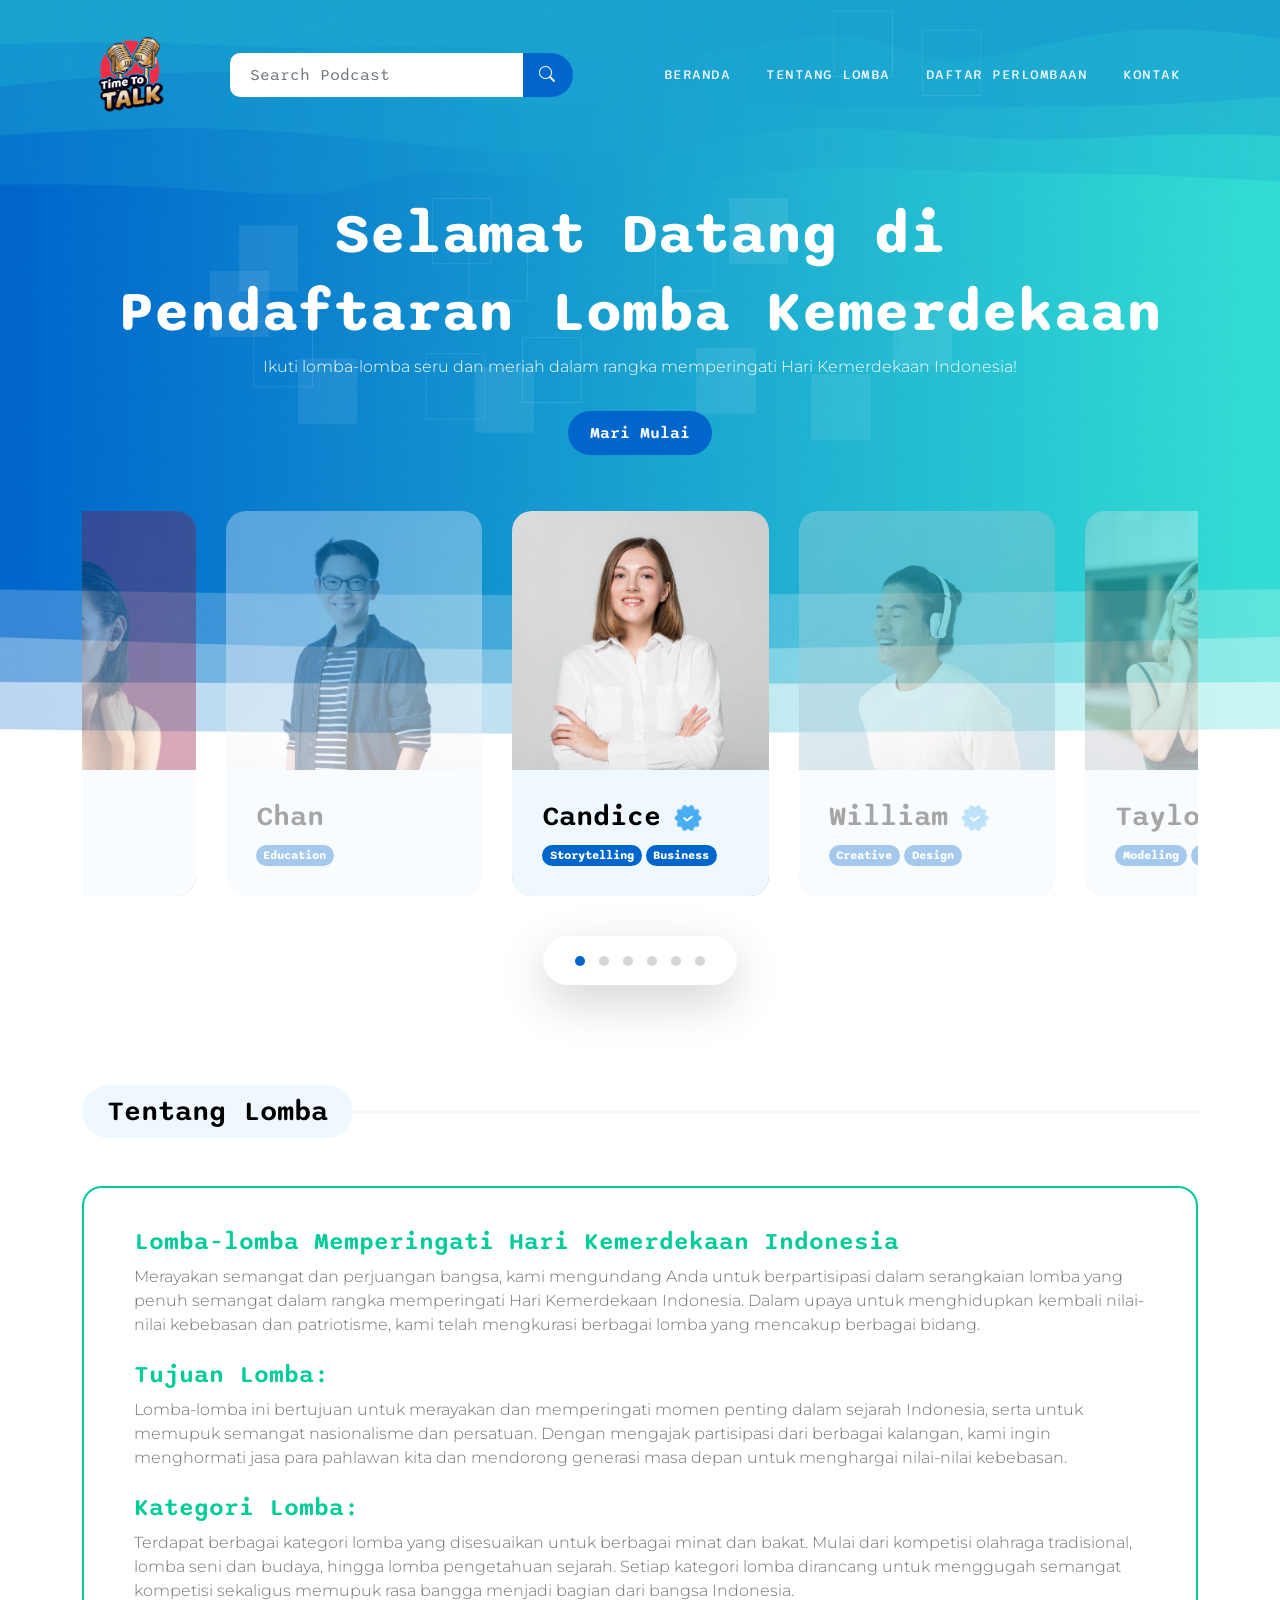
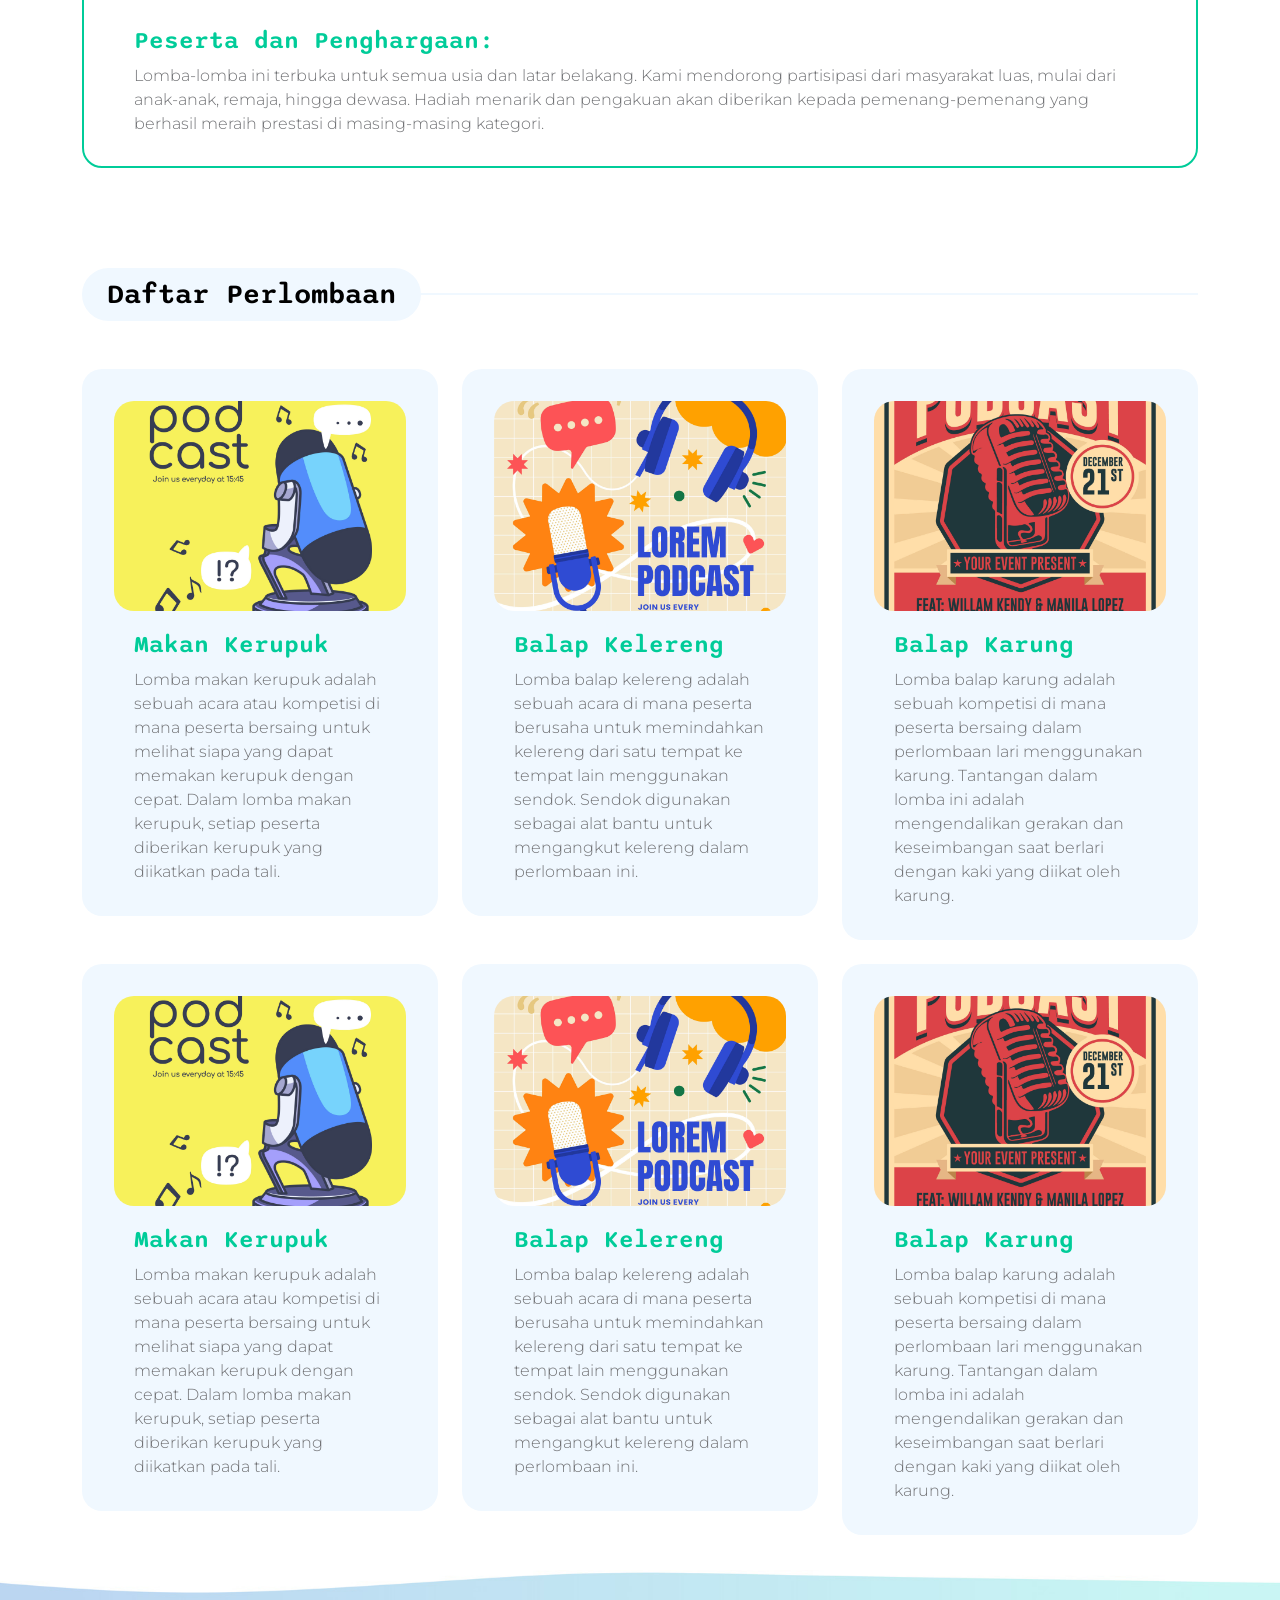
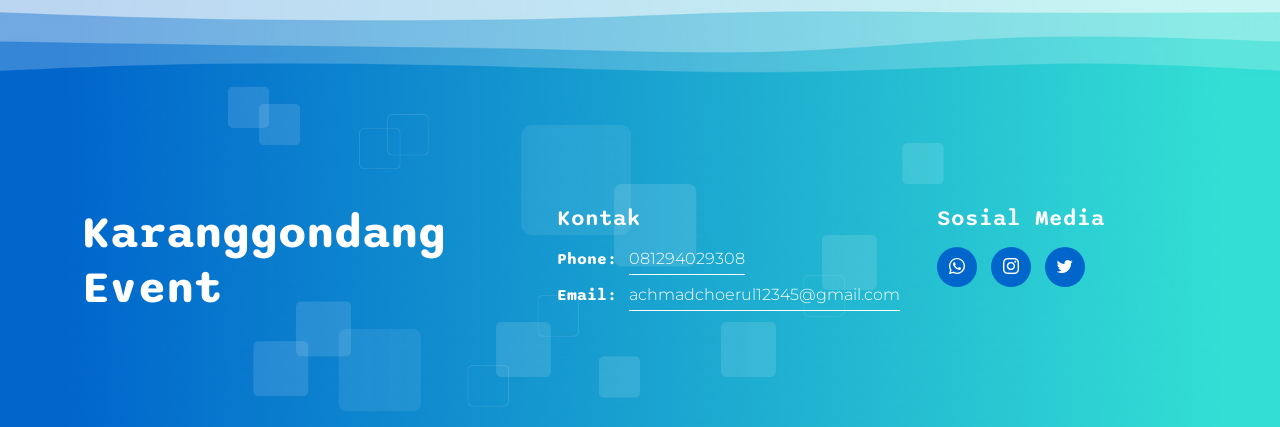
==== index.html @ 6e396750 "hut ri project" ====
<!doctype html>
<html lang="en">

<head>
    <meta charset="utf-8">
    <meta name="viewport" content="width=device-width, initial-scale=1">

    <meta name="description" content="">
    <meta name="author" content="">

    <title>Pod Talk - Free Bootstrap 5 CSS Template</title>

    <!-- CSS FILES -->
    <link rel="preconnect" href="https://fonts.googleapis.com">
    <link rel="preconnect" href="https://fonts.gstatic.com" crossorigin>
    <link href="https://fonts.googleapis.com/css2?family=Montserrat:wght@300;400&family=Sono:wght@200;300;400;500;700&display=swap" rel="stylesheet">
    <link rel="stylesheet" href="css/bootstrap.min.css">
    <link rel="stylesheet" href="css/bootstrap-icons.css">
    <link rel="stylesheet" href="css/owl.carousel.min.css">
    <link rel="stylesheet" href="css/owl.theme.default.min.css">
    <link href="css/templatemo-pod-talk.css" rel="stylesheet">
</head>

<body>

    <main>

        <nav class="navbar navbar-expand-lg">
            <div class="container">
                <a class="navbar-brand me-lg-5 me-0" href="index.html">
                    <img src="images/pod-talk-logo.png" class="logo-image img-fluid" alt="templatemo pod talk">
                </a>

                <form action="#" method="get" class="custom-form search-form flex-fill me-3" role="search">
                    <div class="input-group input-group-lg">
                        <input name="search" type="search" class="form-control" id="search" placeholder="Search Podcast"
                            aria-label="Search">

                        <button type="submit" class="form-control" id="submit">
                            <i class="bi-search"></i>
                        </button>
                    </div>
                </form>

                <button class="navbar-toggler" type="button" data-bs-toggle="collapse" data-bs-target="#navbarNav"
                    aria-controls="navbarNav" aria-expanded="false" aria-label="Toggle navigation">
                    <span class="navbar-toggler-icon"></span>
                </button>

                <div class="collapse navbar-collapse" id="navbarNav">
                    <ul class="navbar-nav ms-lg-auto">
                        <li class="nav-item">
                            <a class="nav-link smoothscroll" href="#section_1">Beranda</a>
                        </li>

                        <li class="nav-item">
                            <a class="nav-link smoothscroll" href="#section_2">Tentang Lomba</a>
                        </li>

                        <li class="nav-item">
                            <a class="nav-link smoothscroll" href="#section_3">Daftar Perlombaan</a>
                        </li>

                        <li class="nav-item">
                            <a class="nav-link smoothscroll" href="#section_4">Kontak</a>
                        </li>
                    </ul>

                    <!-- <div class="ms-4">
                        <a href="#section_3" class="btn custom-btn custom-border-btn smoothscroll">Get started</a>
                    </div> -->
                </div>
            </div>
        </nav>


        <section class="hero-section" id="section_1">
            <div class="container">
                <div class="row">

                    <div class="col-lg-12 col-12">
                        <div class="text-center mb-5 pb-2">
                            <h1 class="text-white">Selamat Datang di</h1>
                            <h1 class="text-white">Pendaftaran Lomba Kemerdekaan</h1>

                            <p class="text-white">Ikuti lomba-lomba seru dan meriah dalam rangka memperingati Hari Kemerdekaan Indonesia!</p>

                            <a href="#section_2" class="btn custom-btn smoothscroll mt-3">Mari Mulai</a>
                        </div>

                        <div class="owl-carousel owl-theme">
                            <div class="owl-carousel-info-wrap item">
                                <img src="images/profile/smiling-business-woman-with-folded-hands-against-white-wall-toothy-smile-crossed-arms.jpg"
                                    class="owl-carousel-image img-fluid" alt="">

                                <div class="owl-carousel-info">
                                    <h4 class="mb-2">
                                        Candice
                                        <img src="images/verified.png" class="owl-carousel-verified-image img-fluid"
                                            alt="">
                                    </h4>

                                    <span class="badge">Storytelling</span>

                                    <span class="badge">Business</span>
                                </div>

                                <div class="social-share">
                                    <ul class="social-icon">
                                        <li class="social-icon-item">
                                            <a href="#" class="social-icon-link bi-twitter"></a>
                                        </li>

                                        <li class="social-icon-item">
                                            <a href="#" class="social-icon-link bi-facebook"></a>
                                        </li>
                                    </ul>
                                </div>
                            </div>

                            <div class="owl-carousel-info-wrap item">
                                <img src="images/profile/handsome-asian-man-listening-music-through-headphones.jpg"
                                    class="owl-carousel-image img-fluid" alt="">

                                <div class="owl-carousel-info">
                                    <h4 class="mb-2">
                                        William
                                        <img src="images/verified.png" class="owl-carousel-verified-image img-fluid"
                                            alt="">
                                    </h4>

                                    <span class="badge">Creative</span>

                                    <span class="badge">Design</span>
                                </div>

                                <div class="social-share">
                                    <ul class="social-icon">
                                        <li class="social-icon-item">
                                            <a href="#" class="social-icon-link bi-twitter"></a>
                                        </li>

                                        <li class="social-icon-item">
                                            <a href="#" class="social-icon-link bi-facebook"></a>
                                        </li>

                                        <li class="social-icon-item">
                                            <a href="#" class="social-icon-link bi-pinterest"></a>
                                        </li>
                                    </ul>
                                </div>
                            </div>

                            <div class="owl-carousel-info-wrap item">
                                <img src="images/profile/cute-smiling-woman-outdoor-portrait.jpg"
                                    class="owl-carousel-image img-fluid" alt="">

                                <div class="owl-carousel-info">
                                    <h4 class="mb-2">Taylor</h4>

                                    <span class="badge">Modeling</span>

                                    <span class="badge">Fashion</span>
                                </div>

                                <div class="social-share">
                                    <ul class="social-icon">
                                        <li class="social-icon-item">
                                            <a href="#" class="social-icon-link bi-twitter"></a>
                                        </li>

                                        <li class="social-icon-item">
                                            <a href="#" class="social-icon-link bi-facebook"></a>
                                        </li>

                                        <li class="social-icon-item">
                                            <a href="#" class="social-icon-link bi-pinterest"></a>
                                        </li>
                                    </ul>
                                </div>
                            </div>

                            <div class="owl-carousel-info-wrap item">
                                <img src="images/profile/man-portrait.jpg" class="owl-carousel-image img-fluid" alt="">

                                <div class="owl-carousel-info">
                                    <h4 class="mb-2">Nick</h4>

                                    <span class="badge">Acting</span>
                                </div>

                                <div class="social-share">
                                    <ul class="social-icon">
                                        <li class="social-icon-item">
                                            <a href="#" class="social-icon-link bi-instagram"></a>
                                        </li>

                                        <li class="social-icon-item">
                                            <a href="#" class="social-icon-link bi-youtube"></a>
                                        </li>
                                    </ul>
                                </div>
                            </div>

                            <div class="owl-carousel-info-wrap item">
                                <img src="images/profile/woman-posing-black-dress-medium-shot.jpg"
                                    class="owl-carousel-image img-fluid" alt="">

                                <div class="owl-carousel-info">
                                    <h4 class="mb-2">
                                        Elsa
                                        <img src="images/verified.png" class="owl-carousel-verified-image img-fluid"
                                            alt="">
                                    </h4>

                                    <span class="badge">Influencer</span>
                                </div>

                                <div class="social-share">
                                    <ul class="social-icon">
                                        <li class="social-icon-item">
                                            <a href="#" class="social-icon-link bi-instagram"></a>
                                        </li>

                                        <li class="social-icon-item">
                                            <a href="#" class="social-icon-link bi-youtube"></a>
                                        </li>
                                    </ul>
                                </div>
                            </div>

                            <div class="owl-carousel-info-wrap item">
                                <img src="images/profile/smart-attractive-asian-glasses-male-standing-smile-with-freshness-joyful-casual-blue-shirt-portrait-white-background.jpg"
                                    class="owl-carousel-image img-fluid" alt="">

                                <div class="owl-carousel-info">
                                    <h4 class="mb-2">Chan</h4>

                                    <span class="badge">Education</span>
                                </div>

                                <div class="social-share">
                                    <ul class="social-icon">
                                        <li class="social-icon-item">
                                            <a href="#" class="social-icon-link bi-linkedin"></a>
                                        </li>

                                        <li class="social-icon-item">
                                            <a href="#" class="social-icon-link bi-whatsapp"></a>
                                        </li>
                                    </ul>
                                </div>
                            </div>
                        </div>
                    </div>

                </div>
            </div>
        </section>


        <section class="latest-podcast-section section-padding pb-0" id="section_2">
            <div class="container">
                <div class="row justify-content-center">

                    <div class="col-lg-12 col-12">
                        <div class="section-title-wrap mb-5">
                            <h4 class="section-title">Tentang Lomba</h4>
                        </div>
                    </div>

                    <div class="col-lg-12 col-12">
                        <div class="custom-block d-flex">

                            <div class="custom-block-info">

                                <h5 class="mb-2">
                                    <a href="detail-page.html">
                                        Lomba-lomba Memperingati Hari Kemerdekaan Indonesia
                                    </a>
                                </h5>

                                <p class="mb-0">Merayakan semangat dan perjuangan bangsa, kami mengundang Anda untuk berpartisipasi dalam serangkaian lomba yang penuh semangat dalam rangka memperingati Hari Kemerdekaan Indonesia. Dalam upaya untuk menghidupkan kembali nilai-nilai kebebasan dan patriotisme, kami telah mengkurasi berbagai lomba yang mencakup berbagai bidang.</p>

                                <h5 class="mb-2 mt-4">
                                    <a href="detail-page.html">
                                        Tujuan Lomba:
                                    </a>
                                </h5>

                                <p class="mb-0">Lomba-lomba ini bertujuan untuk merayakan dan memperingati momen penting dalam sejarah Indonesia, serta untuk memupuk semangat nasionalisme dan persatuan. Dengan mengajak partisipasi dari berbagai kalangan, kami ingin menghormati jasa para pahlawan kita dan mendorong generasi masa depan untuk menghargai nilai-nilai kebebasan.</p>

                                <h5 class="mb-2 mt-4">
                                    <a href="detail-page.html">
                                        Kategori Lomba:
                                    </a>
                                </h5>

                                <p class="mb-0">Terdapat berbagai kategori lomba yang disesuaikan untuk berbagai minat dan bakat. Mulai dari kompetisi olahraga tradisional, lomba seni dan budaya, hingga lomba pengetahuan sejarah. Setiap kategori lomba dirancang untuk menggugah semangat kompetisi sekaligus memupuk rasa bangga menjadi bagian dari bangsa Indonesia.</p>

                                <h5 class="mb-2 mt-4">
                                    <a href="detail-page.html">
                                        Peserta dan Penghargaan:
                                    </a>
                                </h5>

                                <p class="mb-0">Lomba-lomba ini terbuka untuk semua usia dan latar belakang. Kami mendorong partisipasi dari masyarakat luas, mulai dari anak-anak, remaja, hingga dewasa. Hadiah menarik dan pengakuan akan diberikan kepada pemenang-pemenang yang berhasil meraih prestasi di masing-masing kategori.</p>

                            </div>
                        </div>
                    </div>

                </div>
            </div>
        </section>


        <!-- <section class="topics-section section-padding pb-0" id="section_3">
            <div class="container">
                <div class="row">

                    <div class="col-lg-12 col-12">
                        <div class="section-title-wrap mb-5">
                            <h4 class="section-title">Topics</h4>
                        </div>
                    </div>

                    <div class="col-lg-3 col-md-6 col-12 mb-4 mb-lg-0">
                        <div class="custom-block custom-block-overlay">
                            <a href="detail-page.html" class="custom-block-image-wrap">
                                <img src="images/topics/physician-consulting-his-patient-clinic.jpg"
                                    class="custom-block-image img-fluid" alt="">
                            </a>

                            <div class="custom-block-info custom-block-overlay-info">
                                <h5 class="mb-1">
                                    <a href="listing-page.html">
                                        Productivity
                                    </a>
                                </h5>

                                <p class="badge mb-0">50 Episodes</p>
                            </div>
                        </div>
                    </div>

                    <div class="col-lg-3 col-md-6 col-12 mb-4 mb-lg-0">
                        <div class="custom-block custom-block-overlay">
                            <a href="detail-page.html" class="custom-block-image-wrap">
                                <img src="images/topics/repairman-doing-air-conditioner-service.jpg"
                                    class="custom-block-image img-fluid" alt="">
                            </a>

                            <div class="custom-block-info custom-block-overlay-info">
                                <h5 class="mb-1">
                                    <a href="listing-page.html">
                                        Technician
                                    </a>
                                </h5>

                                <p class="badge mb-0">12 Episodes</p>
                            </div>
                        </div>
                    </div>

                    <div class="col-lg-3 col-md-6 col-12 mb-4 mb-lg-0">
                        <div class="custom-block custom-block-overlay">
                            <a href="detail-page.html" class="custom-block-image-wrap">
                                <img src="images/topics/woman-practicing-yoga-mat-home.jpg"
                                    class="custom-block-image img-fluid" alt="">
                            </a>

                            <div class="custom-block-info custom-block-overlay-info">
                                <h5 class="mb-1">
                                    <a href="listing-page.html">
                                        Mindfullness
                                    </a>
                                </h5>

                                <p class="badge mb-0">35 Episodes</p>
                            </div>
                        </div>
                    </div>

                    <div class="col-lg-3 col-md-6 col-12 mb-4 mb-lg-0">
                        <div class="custom-block custom-block-overlay">
                            <a href="detail-page.html" class="custom-block-image-wrap">
                                <img src="images/topics/delicious-meal-with-sambal-arrangement.jpg"
                                    class="custom-block-image img-fluid" alt="">
                            </a>

                            <div class="custom-block-info custom-block-overlay-info">
                                <h5 class="mb-1">
                                    <a href="listing-page.html">
                                        Cooking
                                    </a>
                                </h5>

                                <p class="badge mb-0">12 Episodes</p>
                            </div>
                        </div>
                    </div>

                </div>
            </div>
        </section> -->


        <section class="trending-podcast-section section-padding" id="section_3">
            <div class="container">
                <div class="row">

                    <div class="col-lg-12 col-12">
                        <div class="section-title-wrap mb-5">
                            <h4 class="section-title">Daftar Perlombaan</h4>
                        </div>
                    </div>

                    <div class="col-lg-4 col-12 mb-4 mb-lg-0">
                        <div class="custom-block custom-block-full">
                            <div class="custom-block-image-wrap">
                                <a href="detail-page.html">
                                    <img src="images/podcast/27376480_7326766.jpg" class="custom-block-image img-fluid"
                                        alt="">
                                </a>
                            </div>

                            <div class="custom-block-info">
                                <h5 class="mb-2">
                                    <a href="detail-page.html">
                                        Makan Kerupuk
                                    </a>
                                </h5>

                                <p class="mb-0">Lomba makan kerupuk adalah sebuah acara atau kompetisi di mana peserta bersaing untuk melihat siapa yang dapat memakan kerupuk dengan cepat. 
                                    Dalam lomba makan kerupuk, setiap peserta diberikan kerupuk yang diikatkan pada tali.
                                </p>

                            </div>
                        </div>
                    </div>

                    <div class="col-lg-4 col-12 mb-4 mb-lg-0">
                        <div class="custom-block custom-block-full">
                            <div class="custom-block-image-wrap">
                                <a href="detail-page.html">
                                    <img src="images/podcast/27670664_7369753.jpg" class="custom-block-image img-fluid"
                                        alt="">
                                </a>
                            </div>

                            <div class="custom-block-info">
                                <h5 class="mb-2">
                                    <a href="detail-page.html">
                                        Balap Kelereng
                                    </a>
                                </h5>

                                <p class="mb-0">Lomba balap kelereng adalah sebuah acara di mana peserta berusaha untuk memindahkan kelereng dari satu tempat ke tempat lain menggunakan sendok. 
                                    Sendok digunakan sebagai alat bantu untuk mengangkut kelereng dalam perlombaan ini.
                                </p>

                            </div>
                        </div>
                    </div>

                    <div class="col-lg-4 col-12 mb-lg-0">
                        <div class="custom-block custom-block-full">
                            <div class="custom-block-image-wrap">
                                <a href="detail-page.html">
                                    <img src="images/podcast/12577967_02.jpg" class="custom-block-image img-fluid"
                                        alt="">
                                </a>
                            </div>

                            <div class="custom-block-info">
                                <h5 class="mb-2">
                                    <a href="detail-page.html">
                                        Balap Karung
                                    </a>
                                </h5>

                                <p class="mb-0">Lomba balap karung adalah sebuah kompetisi di mana peserta bersaing dalam perlombaan lari menggunakan karung.
                                    Tantangan dalam lomba ini adalah mengendalikan gerakan dan keseimbangan saat berlari dengan kaki yang diikat oleh karung. 
                                </p>

                            </div>
                        </div>
                    </div>

                    <div class="col-lg-4 col-12 mb-lg-0 pt-4">
                        <div class="custom-block custom-block-full">
                            <div class="custom-block-image-wrap">
                                <a href="detail-page.html">
                                    <img src="images/podcast/27376480_7326766.jpg" class="custom-block-image img-fluid"
                                        alt="">
                                </a>
                            </div>

                            <div class="custom-block-info">
                                <h5 class="mb-2">
                                    <a href="detail-page.html">
                                        Makan Kerupuk
                                    </a>
                                </h5>

                                <p class="mb-0">Lomba makan kerupuk adalah sebuah acara atau kompetisi di mana peserta bersaing untuk melihat siapa yang dapat memakan kerupuk dengan cepat. 
                                    Dalam lomba makan kerupuk, setiap peserta diberikan kerupuk yang diikatkan pada tali.
                                </p>

                            </div>
                        </div>
                    </div>

                    <div class="col-lg-4 col-12 mb-lg-0 pt-4">
                        <div class="custom-block custom-block-full">
                            <div class="custom-block-image-wrap">
                                <a href="detail-page.html">
                                    <img src="images/podcast/27670664_7369753.jpg" class="custom-block-image img-fluid"
                                        alt="">
                                </a>
                            </div>

                            <div class="custom-block-info">
                                <h5 class="mb-2">
                                    <a href="detail-page.html">
                                        Balap Kelereng
                                    </a>
                                </h5>

                                <p class="mb-0">Lomba balap kelereng adalah sebuah acara di mana peserta berusaha untuk memindahkan kelereng dari satu tempat ke tempat lain menggunakan sendok. 
                                    Sendok digunakan sebagai alat bantu untuk mengangkut kelereng dalam perlombaan ini.
                                </p>

                            </div>
                        </div>
                    </div>

                    <div class="col-lg-4 col-12 mb-lg-0 pt-4">
                        <div class="custom-block custom-block-full">
                            <div class="custom-block-image-wrap">
                                <a href="detail-page.html">
                                    <img src="images/podcast/12577967_02.jpg" class="custom-block-image img-fluid"
                                        alt="">
                                </a>
                            </div>

                            <div class="custom-block-info">
                                <h5 class="mb-2">
                                    <a href="detail-page.html">
                                        Balap Karung
                                    </a>
                                </h5>

                                <p class="mb-0">Lomba balap karung adalah sebuah kompetisi di mana peserta bersaing dalam perlombaan lari menggunakan karung.
                                    Tantangan dalam lomba ini adalah mengendalikan gerakan dan keseimbangan saat berlari dengan kaki yang diikat oleh karung. 
                                </p>

                            </div>
                        </div>
                    </div>

                </div>
            </div>
        </section>
    </main>


    <footer class="site-footer" id="section_4">
        <div class="container">
            <div class="row">

                <div class="col-lg-5 col-12 mb-5 mb-lg-0">
                    <h2 class="text-white mb-lg-0">Karanggondang Event</h2>
                </div>

                <div class="col-lg-4 col-md-6 col-12 mb-4 mb-md-0 mb-lg-0">
                    <h6 class="site-footer-title mb-3">Kontak</h6>

                    <p class="mb-2">
                        <strong class="d-inline me-2">Phone:</strong>
                        <a href="">081294029308</a>
                    </p>

                    <p>
                        <strong class="d-inline me-2">Email:</strong>
                        <a href="mailto:achmadchoerul12345@gmail.com">achmadchoerul12345@gmail.com</a>
                    </p>
                </div>

                <div class="col-lg-3 col-md-6 col-12">

                    <h6 class="site-footer-title mb-3">Sosial Media</h6>

                    <ul class="social-icon">

                        <li class="social-icon-item">
                            <a href="https://api.whatsapp.com/send?phone=6281294029308" class="social-icon-link bi-whatsapp"></a>
                        </li>

                        <li class="social-icon-item">
                            <a href="https://www.instagram.com/choerul_ram/" class="social-icon-link bi-instagram"></a>
                        </li>

                        <li class="social-icon-item">
                            <a href="https://twitter.com/AchmadChoe69999" class="social-icon-link bi-twitter"></a>
                        </li>

                    </ul>
                </div>

            </div>
        </div>
    </footer>


    <!-- JAVASCRIPT FILES -->
    <script src="js/jquery.min.js"></script>
    <script src="js/bootstrap.bundle.min.js"></script>
    <script src="js/owl.carousel.min.js"></script>
    <script src="js/custom.js"></script>

</body>

</html>
---- css/templatemo-pod-talk.css ----
/*

TemplateMo 584 Pod Talk

https://templatemo.com/tm-584-pod-talk

*/



/*---------------------------------------
  CUSTOM PROPERTIES ( VARIABLES )             
-----------------------------------------*/
:root {
  --white-color:                  #ffffff;
  --primary-color:                #00CC99;
  --secondary-color:              #0066CC;
  --section-bg-color:             #f0f8ff;
  --custom-btn-bg-color:          #0066CC;
  --custom-btn-bg-hover-color:    #00CC99;
  --dark-color:                   #000000;
  --p-color:                      #717275;
  --border-color:                 #7fffd4;
  --link-hover-color:             #0066CC;

  --body-font-family:             'Montserrat', sans-serif;
  --title-font-family:            'Sono', sans-serif;

  --h1-font-size:                 58px;
  --h2-font-size:                 46px;
  --h3-font-size:                 32px;
  --h4-font-size:                 28px;
  --h5-font-size:                 24px;
  --h6-font-size:                 22px;
  --p-font-size:                  16px;
  --menu-font-size:               14px;

  --border-radius-large:          100px;
  --border-radius-medium:         20px;
  --border-radius-small:          10px;

  --font-weight-light:            300;
  --font-weight-normal:           400;
  --font-weight-medium:           500;
  --font-weight-semibold:         600;
  --font-weight-bold:             700;
}

body {
  background-color: var(--white-color);
  font-family: var(--body-font-family); 
}


/*---------------------------------------
  TYPOGRAPHY               
-----------------------------------------*/

h2,
h3,
h4,
h5,
h6 {
  color: var(--dark-color);
}

h1,
h2,
h3,
h4,
h5,
h6 {
  font-family: var(--title-font-family); 
  font-weight: var(--font-weight-semibold);
}

h1 {
  font-size: var(--h1-font-size);
  font-weight: var(--font-weight-bold);
}

h2 {
  font-size: var(--h2-font-size);
  font-weight: var(--font-weight-bold);
}

h3 {
  font-size: var(--h3-font-size);
}

h4 {
  font-size: var(--h4-font-size);
}

h5 {
  font-size: var(--h5-font-size);
}

h6 {
  font-size: var(--h6-font-size);
}

p {
  color: var(--p-color);
  font-size: var(--p-font-size);
  font-weight: var(--font-weight-light);
}

ul li {
  color: var(--p-color);
  font-size: var(--p-font-size);
  font-weight: var(--font-weight-light);
}

a, 
button {
  touch-action: manipulation;
  transition: all 0.3s;
}

a {
  display: inline-block;
  color: var(--primary-color);
  text-decoration: none;
}

a:hover {
  color: var(--link-hover-color);
}

b,
strong {
  font-weight: var(--font-weight-bold);
}

::selection {
  background-color: var(--primary-color);
  color: var(--white-color);
}


/*---------------------------------------
  SECTION               
-----------------------------------------*/
.section-title-wrap {
  position: relative;
}

.section-title-wrap::after {
  content: "";
  background: var(--section-bg-color);
  width: 100%;
  height: 2px;
  position: absolute;
  top: 50%;
  left: 50%;
  transform: translate(-50%, -50%);
  pointer-events: none;
}

.section-title {
  background: var(--section-bg-color);
  border-radius: var(--border-radius-large);
  display: inline-block;
  position: relative;
  z-index: 2;
  margin-bottom: 0;
  padding: 10px 25px;
}

.section-padding {
  padding-top: 100px;
  padding-bottom: 100px;
}

main {
  position: relative;
  z-index: 1;
}

.section-bg {
  background-color: var(--section-bg-color);
}

.section-overlay {
  background-color: var(--primary-color);
  position: absolute;
  top: 0;
  left: 0;
  pointer-events: none;
  width: 100%;
  height: 100%;
  opacity: 0.85;
}

.section-overlay + .container {
  position: relative;
}


/*---------------------------------------
  CUSTOM ICON COLOR               
-----------------------------------------*/
.custom-icon {
  color: var(--primary-color);
}


/*---------------------------------------
  CUSTOM BUTTON               
-----------------------------------------*/
.custom-btn {
  background: var(--custom-btn-bg-color);
  border: 2px solid transparent;
  border-radius: var(--border-radius-large);
  color: var(--white-color);
  font-family: var(--title-font-family);
  font-size: var(--p-font-size);
  font-weight: var(--font-weight-semibold);
  line-height: normal;
  transition: all 0.3s;
  padding: 10px 20px;
}

.custom-btn:hover {
  background: var(--custom-btn-bg-hover-color);
  color: var(--white-color);
}

.custom-border-btn {
  background: transparent;
  border: 2px solid var(--custom-btn-bg-color);
  color: var(--custom-btn-bg-color);
}

.custom-border-btn:hover {
  background: var(--custom-btn-bg-color);
  border-color: transparent;
  color: var(--primary-color);
}

.custom-btn-bg-white {
  border-color: var(--white-color);
  color: var(--white-color);
}


/*---------------------------------------
  SITE HEADER              
-----------------------------------------*/
.site-header {
  background-image: url('../images/templatemo-wave-header.jpg'), linear-gradient(#348CD2, #FFFFFF);;
  background-repeat: no-repeat;
  background-size: cover;
  background-position: center;
  min-height: 480px;
  position: relative;
}

.site-header h2 {
  color: var(--white-color);
}


/*---------------------------------------
  NAVIGATION              
-----------------------------------------*/
.navbar {
  background-color: transparent;
  position: absolute;
  top: 0;
  right: 0;
  left: 0;
  z-index: 9;
  padding-top: 20px;
  padding-bottom: 20px;
}

.navbar .navbar-brand,
.navbar .navbar-brand:hover {
  color: var(--white-color);
}

.navbar .logo-image {
  width: 100px;
}

.logo-image {
  width: 120px;
  height: auto;
}

.navbar-brand,
.navbar-brand:hover {
  font-size: var(--h3-font-size);
  font-weight: var(--font-weight-bold);
  display: inline-block;
}

.navbar-brand span {
  font-family: var(--title-font-family);
}

.navbar-nav .nav-link {
  display: inline-block;
  color: var(--section-bg-color);
  font-family: var(--title-font-family); 
  font-size: var(--menu-font-size);
  font-weight: var(--font-weight-medium);
  text-transform: uppercase;
  letter-spacing: 0.5px;
  position: relative;
  padding-top: 15px;
  padding-bottom: 15px;
}

.navbar-expand-lg .navbar-nav .nav-link {
  padding-right: 18px;
  padding-left: 18px;
}

.navbar-nav .nav-link.active, 
.navbar-nav .nav-link:hover {
  color: var(--secondary-color);
}

.navbar .dropdown-menu {
  background: var(--white-color);
  box-shadow: 0 1rem 3rem rgba(0,0,0,.175);
  border: 0;
  display: inherit;
  opacity: 0;
  min-width: 9rem;
  margin-top: 20px;
  padding: 13px 0 10px 0;
  transition: all 0.3s;
  pointer-events: none;
}

.navbar .dropdown-menu::before {
  content: "";
  width: 0;
  height: 0;
  border-left: 20px solid transparent;
  border-right: 20px solid transparent;
  border-bottom: 15px solid var(--white-color);
  position: absolute;
  top: -10px;
  left: 10px;
}

.navbar .dropdown-item {
  display: inline-block;
  color: var(--p-bg-color);
  font-family: var(--title-font-family); 
  font-size: var(--menu-font-size);
  font-weight: var(--font-weight-medium);
  text-transform: uppercase;
  letter-spacing: 0.5px;
  position: relative;
}

.navbar .dropdown-item.active, 
.navbar .dropdown-item:active,
.navbar .dropdown-item:focus, 
.navbar .dropdown-item:hover {
  background: transparent;
  color: var(--secondary-color);
}

.navbar .dropdown-toggle::after {
  content: "\f282";
  display: inline-block;
  font-family: bootstrap-icons !important;
  font-size: var(--menu-font-size);
  font-style: normal;
  font-weight: normal !important;
  font-variant: normal;
  text-transform: none;
  line-height: 1;
  vertical-align: -.125em;
  -webkit-font-smoothing: antialiased;
  -moz-osx-font-smoothing: grayscale;
  position: relative;
  left: 2px;
  border: 0;
}

@media screen and (min-width: 992px) {
  .navbar .dropdown:hover .dropdown-menu {
    opacity: 1;
    margin-top: 0;
    pointer-events: auto;
  }
}

.navbar .custom-border-btn {
  border-color: var(--white-color);
  color: var(--white-color);
}

.navbar .custom-border-btn:hover {
  background: var(--white-color);
  color: var(--secondary-color);
}

.navbar-toggler {
  border: 0;
  padding: 0;
  cursor: pointer;
  margin: 0;
  width: 30px;
  height: 35px;
  outline: none;
}

.navbar-toggler:focus {
  outline: none;
  box-shadow: none;
}

.navbar-toggler[aria-expanded="true"] .navbar-toggler-icon {
  background: transparent;
}

.navbar-toggler[aria-expanded="true"] .navbar-toggler-icon:before,
.navbar-toggler[aria-expanded="true"] .navbar-toggler-icon:after {
  transition: top 300ms 50ms ease, -webkit-transform 300ms 350ms ease;
  transition: top 300ms 50ms ease, transform 300ms 350ms ease;
  transition: top 300ms 50ms ease, transform 300ms 350ms ease, -webkit-transform 300ms 350ms ease;
  top: 0;
}

.navbar-toggler[aria-expanded="true"] .navbar-toggler-icon:before {
  transform: rotate(45deg);
}

.navbar-toggler[aria-expanded="true"] .navbar-toggler-icon:after {
  transform: rotate(-45deg);
}

.navbar-toggler .navbar-toggler-icon {
  background: var(--white-color);
  transition: background 10ms 300ms ease;
  display: block;
  width: 30px;
  height: 2px;
  position: relative;
}

.navbar-toggler .navbar-toggler-icon:before,
.navbar-toggler .navbar-toggler-icon:after {
  transition: top 300ms 350ms ease, -webkit-transform 300ms 50ms ease;
  transition: top 300ms 350ms ease, transform 300ms 50ms ease;
  transition: top 300ms 350ms ease, transform 300ms 50ms ease, -webkit-transform 300ms 50ms ease;
  position: absolute;
  right: 0;
  left: 0;
  background: var(--white-color);
  width: 30px;
  height: 2px;
  content: '';
}

.navbar-toggler .navbar-toggler-icon::before {
  top: -8px;
}

.navbar-toggler .navbar-toggler-icon::after {
  top: 8px;
}


/*---------------------------------------
  CAROUSEL        
-----------------------------------------*/
.hero-section {
  background-image: url('../images/templatemo-wave-banner.jpg'), linear-gradient(#348CD2, #FFFFFF);
  background-repeat: no-repeat;
  background-size: 108% 76%;
  background-position: top;
  padding-top: 200px;
}

.owl-carousel {
  text-align: center;
}

.owl-carousel-image {
  display: block;
}

.owl-carousel .owl-item .owl-carousel-verified-image {
  display: inline-block;
  width: 30px;
  height: auto;
  position: relative;
  right: 5px;
}

.verified-image {
  display: inline-block;
  width: 20px;
  height: auto;
}

.owl-carousel .owl-item {
  opacity: 0.35;
}

.owl-carousel .owl-item.active.center {
  opacity: 1;
}

.owl-carousel-info-wrap {
  border-radius: var(--border-radius-medium);
  position: relative;
  overflow: hidden;
  text-align: left;
}

.owl-carousel-info {
  background-color: var(--section-bg-color);
  box-shadow: 0 1rem 3rem rgba(0,0,0,.175);
  position: absolute;
  bottom: 0;
  right: 0;
  left: 0;
  padding: 30px;
}

.badge {
  background-color: var(--custom-btn-bg-color);
  font-family: var(--title-font-family);
  border-radius: var(--border-radius-large);
  color: var(--white-color);
  padding-bottom: 5px;
}

.owl-carousel-info-wrap .social-share,
.team-thumb .social-share {
  position: absolute;
  right: 0;
  bottom: 0;
}

.owl-carousel-info-wrap .social-icon,
.team-thumb .social-icon {
  opacity: 0;
  transition: all 0.3s ease;
  transform: translateX(0);
  padding-right: 20px;
  padding-left: 20px;
}

.owl-carousel .owl-item.active.center .owl-carousel-info-wrap:hover .social-icon,
.team-thumb:hover .social-icon {
  transform: translateY(-100%);
  opacity: 1;
}

.owl-carousel-info-wrap .social-icon-item,
.owl-carousel-info-wrap .social-icon-link,
.team-thumb .social-icon-item,
.team-thumb .social-icon-link {
  display: block;
  margin-bottom: 10px;
  margin-left: auto;
}

.owl-carousel-info-wrap .social-icon-link {
  margin-top: 5px;
  margin-bottom: 5px;
}

.owl-carousel .owl-dots {
  background-color: var(--white-color);
  box-shadow: 0 1rem 3rem rgba(0,0,0,.175);
  border-radius: var(--border-radius-large);
  display: inline-block;
  margin: auto;
  margin-top: 40px;
  padding: 15px 25px;
  padding-bottom: 7px;
}

.owl-theme .owl-nav.disabled+.owl-dots {
  margin-top: 40px;
}

.owl-theme .owl-dots .owl-dot.active span, 
.owl-theme .owl-dots .owl-dot:hover span {
  background: var(--secondary-color);
}


/*---------------------------------------
  CUSTOM BLOCK              
-----------------------------------------*/
.custom-block {
  border: 2px solid var(--primary-color);
  border-radius: var(--border-radius-medium);
  position: relative;
  overflow: hidden;
  padding: 30px;
  transition: all 0.3s ease;
}

.custom-block:hover {
  background: var(--white-color);
  box-shadow: 0 1rem 3rem rgba(0,0,0,.175);
  border-color: transparent;
  transform: translateY(-3px);
}

.custom-block-info {
  display: block;
  padding: 10px 20px;
  padding-bottom: 0;
}

.custom-block-image-wrap {
  position: relative;
  display: block;
  height: 100%;
}

.custom-block-image-wrap > a {
  display: block;
}

.custom-block-image {
  border-radius: var(--border-radius-medium);
  display: block;
  width: 112px;
  height: 112px;
  object-fit: cover;
}

.custom-block-image-detail-page .custom-block-image {
  width: 100%;
  height: 212px;
}

.custom-block .custom-block-icon {
  position: absolute;
  top: 50%;
  left: 50%;
  transform: translate(-50%, -50%);
}

.custom-block-icon-wrap {
  border-radius: var(--border-radius-medium);
  position: relative;
  overflow: hidden;
}

.custom-block-icon-wrap .section-overlay {
  opacity: 0.25;
}

.custom-block-btn-group {
  position: absolute;
  bottom: 0;
  right: 0;
  left: 0;
  margin: 20px;
}

.custom-block-btn-group .custom-block-icon {
  position: relative;
  top: 0;
  left: 0;
  transform: none;
}

.custom-block-icon {
  background: var(--primary-color);
  border-radius: var(--border-radius-medium);
  font-size: var(--p-font-size);
  color: var(--white-color);
  text-align: center;
  width: 32.5px;
  height: 32.5px;
  line-height: 32.5px;
  transition: all 0.3s;
}

.custom-block-icon:hover {
  background: var(--secondary-color);
  color: var(--white-color);
}

.custom-block .custom-btn {
  font-size: var(--menu-font-size);
  padding: 7px 15px;
}

.custom-block .custom-block-info + div .badge {
  background-color: var(--dark-color);
  color: var(--white-color);
  border-radius: 50px !important;
  font-size: var(--menu-font-size);
  display: flex;
  justify-content: center;
  text-align: center;
  width: 40px;
  height: 40px;
  line-height: 30px;
  margin-top: 5px;
  margin-bottom: 5px;
}

.custom-block .custom-block-info + div .badge:hover {
  background-color: var(--secondary-color);
}

.custom-block-full {
  background-color: var(--section-bg-color);
  border-color: transparent;
}

.custom-block-full:hover {
  border-color: var(--primary-color);
}

.custom-block-full .custom-block-info {
  padding: 20px;
  padding-bottom: 0;
}

.custom-block-full .custom-block-image {
  width: 100%;
  height: 210px;
}

.custom-block-full .social-share {
  position: absolute;
  top: 0;
  right: 0;
  margin: 50px;
}

.custom-block-top small {
  color: var(--p-color);
  font-family: var(--title-font-family);
}

.custom-block-top .badge {
  background-color: var(--secondary-color);
  color: var(--white-color);
  display: inline-block;
  vertical-align: middle;
  height: 26.64px;
  line-height: 20px;
}

.custom-block-bottom a:hover span {
  color: var(--primary-color);
}

.custom-block-bottom a span {
  font-family: var(--title-font-family);
  color: var(--p-color);
  text-transform: uppercase;
  margin-left: 3px;
}

.custom-block-overlay {
  border-color: transparent;
  padding: 0;
}

.custom-block-overlay .custom-block-image {
  margin: auto;
  width: 100%;
  height: 210px;
  transition: all 0.3s;
}

.custom-block-overlay:hover .custom-block-image {
  padding: 15px;
  padding-bottom: 0;
}

.custom-block-overlay-info {
  padding: 15px 20px 20px 20px;
}


/*---------------------------------------
  PROIFLE BLOCK               
-----------------------------------------*/
.profile-block {
  margin-top: 10px;
}

.profile-block-image {
  border-radius: var(--border-radius-large);
  width: 50px;
  height: 50px;
  object-fit: cover;
  margin-right: 10px;
}

.profile-block p strong {
  display: block;
  font-family: var(--title-font-family);
}

.profile-detail-block {
  border: 1px solid #dee2e6;
  border-radius: var(--border-radius-large);
  padding: 25px 35px;
}

.profile-detail-block p {
  margin-bottom: 0;
}


/*---------------------------------------
  ABOUT & TEAM SECTION               
-----------------------------------------*/
.about-image {
  border-radius: var(--border-radius-medium);
  display: block;
}

.team-thumb {
  border-radius: var(--border-radius-medium);
  position: relative;
  overflow: hidden;
}

.team-info {
  background-color: var(--white-color);
  position: absolute;
  bottom: 0;
  right: 0;
  left: 0;
  padding: 30px;
}


/*---------------------------------------
  PAGINATION               
-----------------------------------------*/
.pagination {
  border: 1px solid #dee2e6;
  border-radius: var(--border-radius-large);
  padding: 20px;
}

.page-link {
  border: 0;
  border-radius: var(--border-radius-small);
  color: var(--p-color);
  font-family: var(--title-font-family);
  margin: 0 5px;
  padding: 10px 20px;
}

.page-link:hover,
.page-item:first-child .page-link:hover,
.page-item:last-child .page-link:hover {
  background-color: var(--secondary-color);
  color: var(--white-color);
}

.page-item:first-child .page-link {
  margin-right: 10px;
}

.active>.page-link, .page-link.active {
  background-color: var(--secondary-color);
  border-color: var(--secondary-color);
}


/*---------------------------------------
  CONTACT               
-----------------------------------------*/
.contact-info p strong {
  font-family: var(--title-font-family);
  min-width: 90px;
}

.contact-info p a {
  color: var(--p-color);
  border-bottom: 1px solid;
  padding-bottom: 3px;
}

.contact-info p a:hover {
  color: var(--secondary-color);
}

.google-map {
  border-radius: var(--border-radius-medium);
}

.contact-form .form-floating>textarea {
  border-radius: var(--border-radius-medium);
  height: 150px;
}


/*---------------------------------------
  SUBSCRIBE FORM               
-----------------------------------------*/
.subscribe-form-wrap {
  border: 1px solid var(--white-color);
  border-radius: var(--border-radius-small);
  width: 80%;
  position: relative;
  top: 12px;
  padding: 35px;
}

.subscribe-form-wrap h6 {
  background: var(--white-color);
  border-radius: var(--border-radius-medium);
  color: var(--primary-color);
  text-align: center;
  position: relative;
  bottom: 55px;
  margin-bottom: -25px;
  padding: 8px;
}

.subscribe-form #subscribe-email {
  border: 0;
  border-radius: 10px 10px 0 0;
  margin-bottom: 0;
}

.subscribe-form #submit {
  border-radius: 0 0 10px 10px;
}


/*---------------------------------------
  CUSTOM FORM               
-----------------------------------------*/
.custom-form .form-control {
  border-radius: var(--border-radius-small);
  color: var(--p-color);
  font-family: var(--title-font-family);
  font-size: var(--p-font-size);
  margin-bottom: 24px;
  padding-top: 10px;
  padding-bottom: 10px;
  padding-left: 20px;
  outline: none;
}

.form-floating>label {
  padding-left: 20px;
}

.custom-form button[type="submit"] {
  background: var(--custom-btn-bg-color);
  border: none;
  border-radius: var(--border-radius-large);
  color: var(--white-color);
  font-family: var(--title-font-family);
  font-size: var(--p-font-size);
  font-weight: var(--font-weight-semibold);
  transition: all 0.3s;
  margin-bottom: 0;
}

.custom-form button[type="submit"]:hover,
.custom-form button[type="submit"]:focus {
  background: var(--custom-btn-bg-hover-color);
  border-color: transparent;
}


/*---------------------------------------
  SEARCH FORM               
-----------------------------------------*/
.search-form .form-control {
  border: 0;
  margin-bottom: 0;
}

.search-form button[type="submit"] {
  background: var(--secondary-color);
  border-color: var(--secondary-color);
  max-width: 50px;
  height: 100%;
  padding-left: 15px;
}

.search-form button[type="submit"]:hover {
  background: var(--primary-color);
}


/*---------------------------------------
  SITE FOOTER              
-----------------------------------------*/
.site-footer {
  background-image: url('../images/templatemo-wave-footer.jpg'), linear-gradient(#FFFFFF, #348CD2);
  background-repeat: no-repeat;
  background-size: cover;
  background-position: center;
  margin-top: -80px;
  padding-top: 100px;
  padding-bottom: 150px;
}

.site-footer > .container {
  position: relative;
  top: 50px;
  padding-top: 100px;
}

.site-footer-title,
.site-footer p {
  color: var(--white-color);
}

.site-footer p strong {
  font-family: var(--title-font-family);
}

.site-footer p a {
  color: var(--white-color);
  border-bottom: 1px solid;
  padding-bottom: 3px;
  text-decoration: none;
}

.site-footer p a:hover {
  color: var(--secondary-color);
}

.site-footer-thumb a img {
  display: block;
  width: 120px;
  min-width: 120px;
  height: auto;
}

.site-footer-links {
  margin-bottom: 0;
  padding-left: 0;
}

.site-footer-link-item {
  display: inline-block;
  list-style: none;
  margin-right: 10px;
  margin-left: 10px;
}

.site-footer-link {
  color: var(--white-color);
  font-size: var(--p-font-size);
  line-height: inherit;
}


/*---------------------------------------
  SOCIAL ICON               
-----------------------------------------*/
.social-icon {
  margin: 0;
  padding: 0;
}

.social-icon-item {
  list-style: none;
  display: inline-block;
  vertical-align: top;
}

.social-icon-link {
  background: var(--secondary-color);
  border-radius: var(--border-radius-large);
  color: var(--white-color);
  font-size: var(--p-font-size);
  display: block;
  margin-right: 10px;
  text-align: center;
  width: 40px;
  height: 40px;
  line-height: 40px;
  transition: background 0.2s, color 0.2s;
}

.social-icon-link:hover {
  background: var(--primary-color);
  color: var(--white-color);
}


/*---------------------------------------
  RESPONSIVE STYLES               
-----------------------------------------*/
@media screen and (min-width: 2160px) {
	.hero-section {
	  background-size: 100% 90%;
	  /* T o o p l a t e . c o m   C u s t o m i z e d */
	}
}


@media screen and (min-width: 1600px) {
  .site-footer {
    padding-top: 250px;
  }
}

@media screen and (max-width: 1240px) {
	.hero-section {
	  background-size: 116%;
	  /* T o o p l a t e . c o m   C u s t o m i z e d */
	}
}

@media screen and (max-width: 991px) {
  h1 {
    font-size: 48px;
  }

  h2 {
    font-size: 36px;
  }

  h3 {
    font-size: 32px;
  }

  h4 {
    font-size: 28px;
  }

  h5 {
    font-size: 20px;
  }

  h6 {
    font-size: 18px;
  }
  
  .hero-section {
	  background-size: 160% 66%; 
	  /* T o o p l a t e . c o m   C u s t o m i z e d */
	}

  .section-padding {
    padding-top: 50px;
    padding-bottom: 50px;
  }

  .navbar-nav {
    background-color: var(--primary-color);
    border-radius: var(--border-radius-medium);
    padding: 30px;
  }

  .navbar-nav .nav-link {
    padding: 5px 0;
  }

  .navbar-nav .dropdown-menu {
    position: relative;
    left: 10px;
    opacity: 1;
    pointer-events: auto;
    max-width: 155px;
    margin-top: 10px;
    margin-bottom: 15px;
  }

  .navbar-expand-lg .navbar-nav {
    padding-bottom: 20px;
  }

  .nav-tabs .nav-link:first-child {
    margin-right: 5px;
  }

  .nav-tabs .nav-link {
    font-size: var(--copyright-font-size);
    padding: 10px;
  }

  .copyright-text {
    text-align: center;
  }

  .site-footer {
    margin-top: -200px;
    padding-top: 200px;
    padding-bottom: 100px;
  }
}

@media screen and (max-width: 540px) {
	.hero-section {
  		background-size: 180% 65%;
		/* T o o p l a t e . c o m   C u s t o m i z e d */
	}

  .custom-block .custom-block-top {
    flex-direction: column;
  }

  .custom-block .custom-block-top small:last-child {
    margin-top: 10px;
    margin-bottom: 10px;
  }
}

@media screen and (max-width: 480px) {
  h1 {
    font-size: 36px;
  }

  h2 {
    font-size: 28px;
  }

  h3 {
    font-size: 26px;
  }

  h4 {
    font-size: 22px;
  }

  h5 {
    font-size: 20px;
  }
}

@media screen and (max-width: 414px) {
  .search-form {
    max-width: 200px;
  }

}
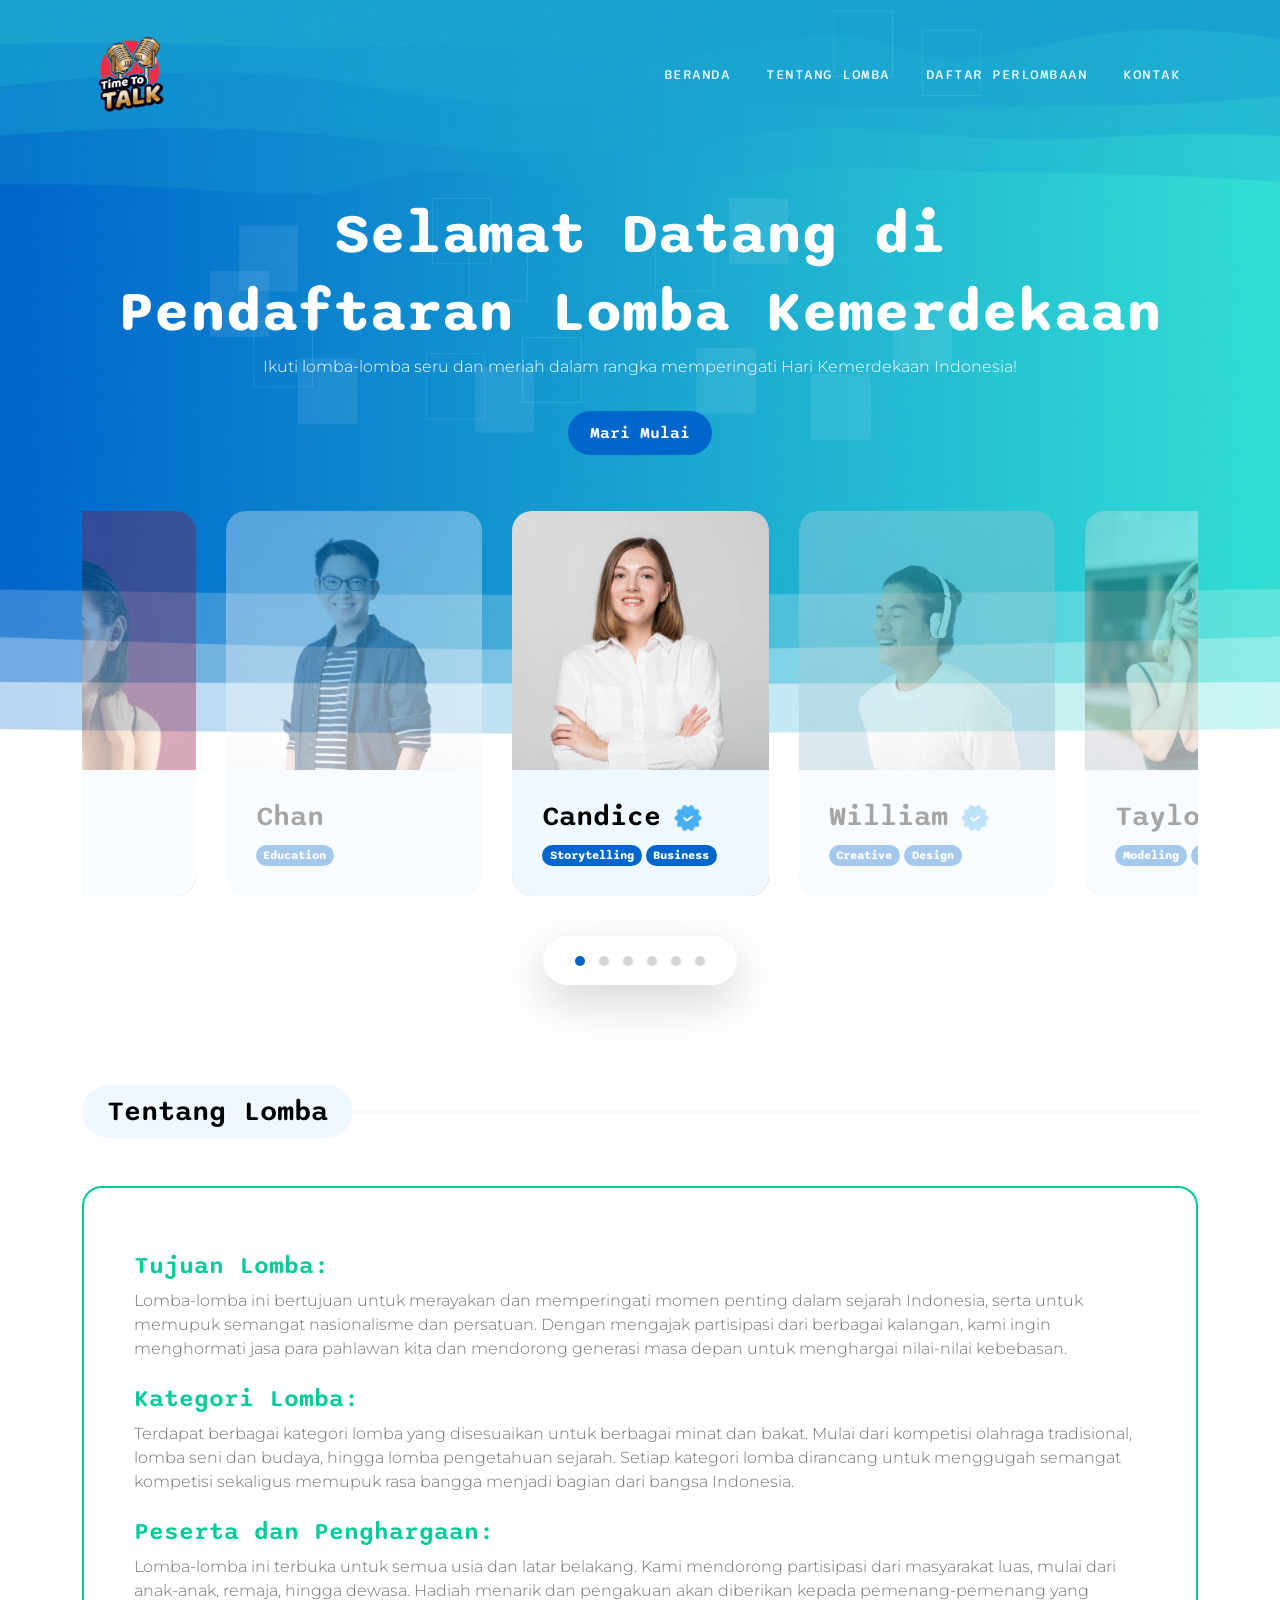
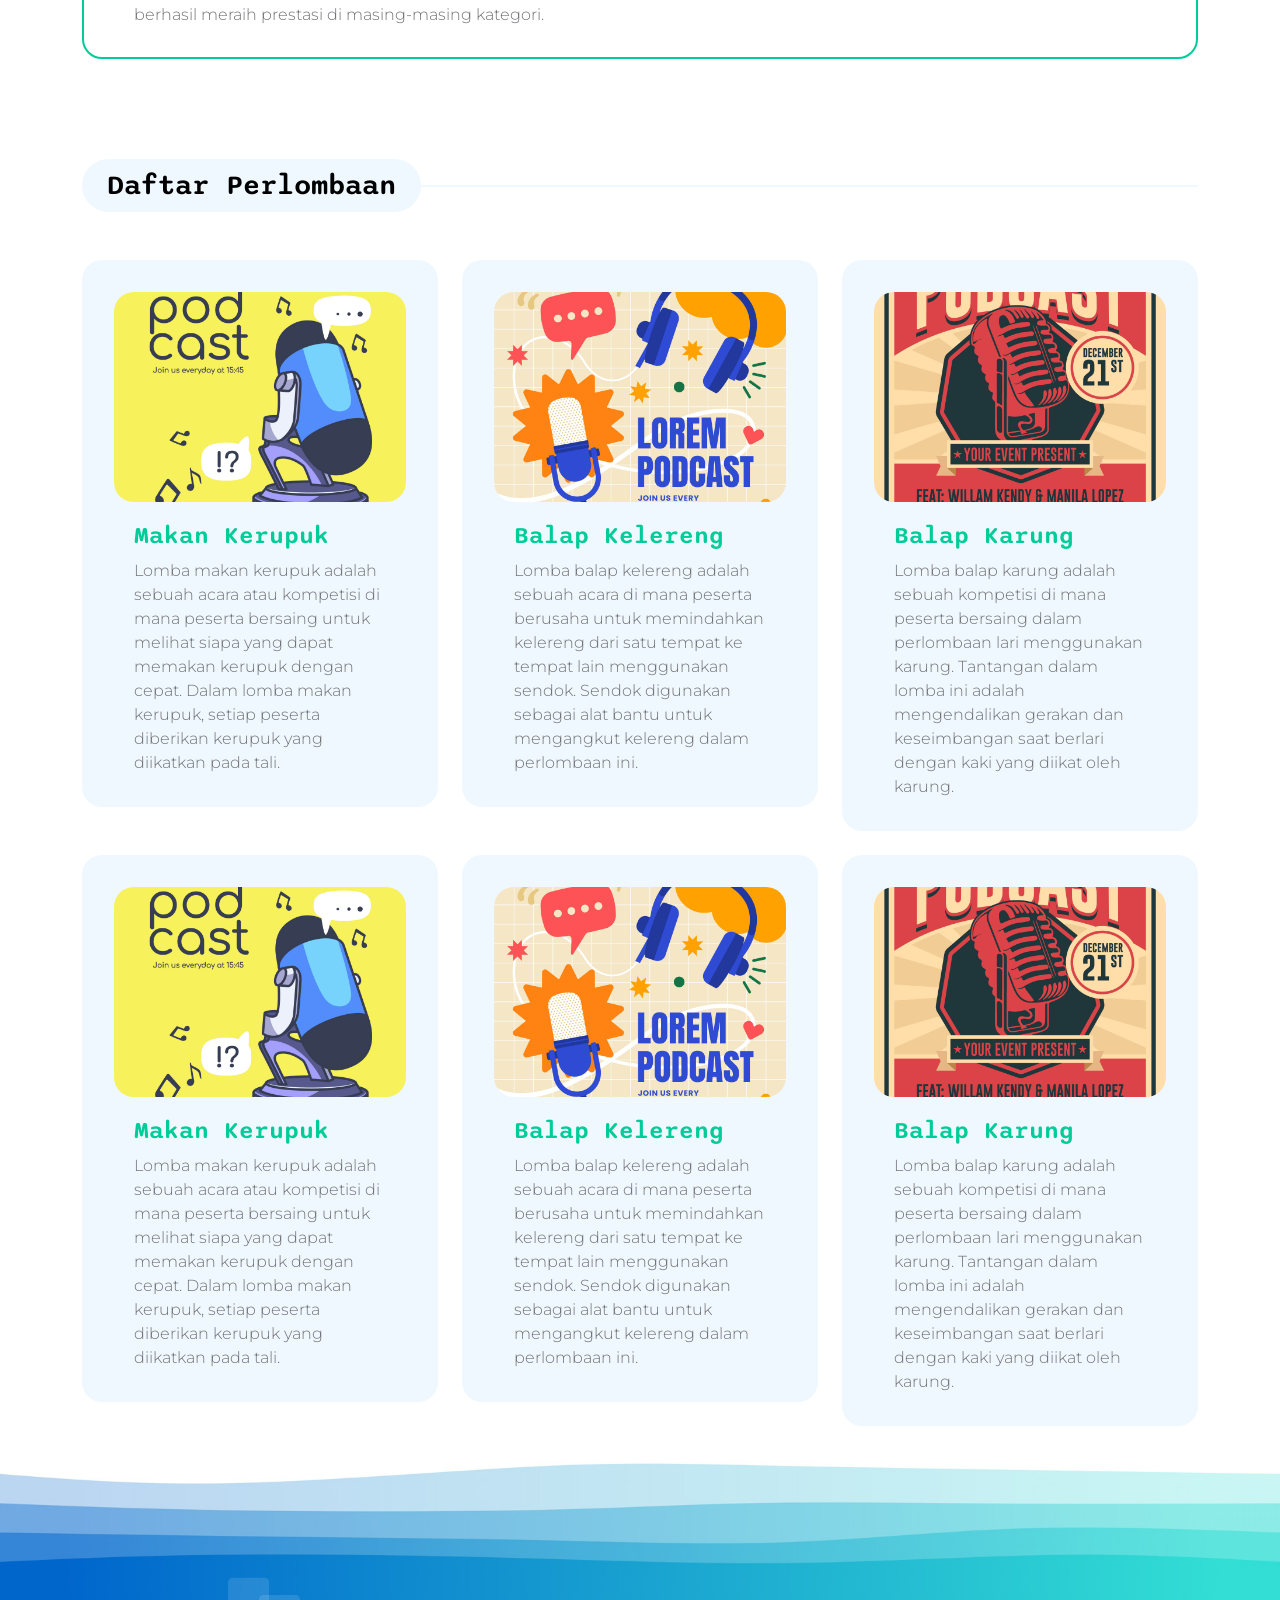
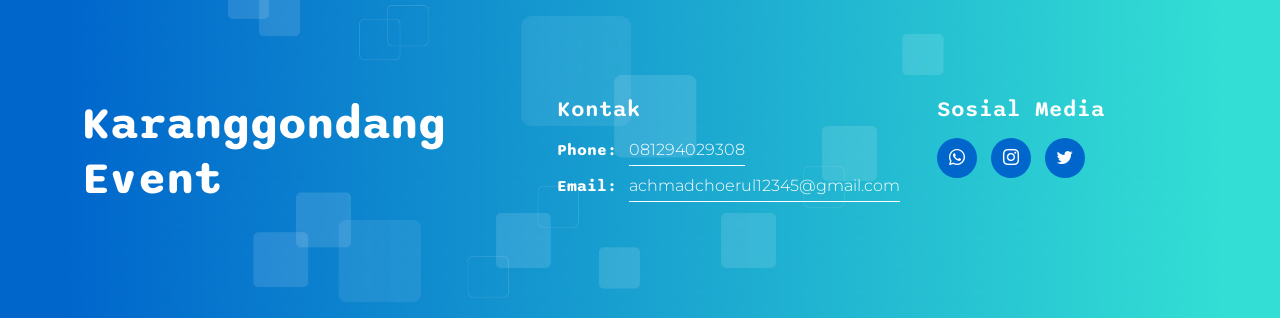
==== commit 63263893: "delete comment" ====
--- a/index.html
+++ b/index.html
@@ -31,17 +31,6 @@
                     <img src="images/pod-talk-logo.png" class="logo-image img-fluid" alt="templatemo pod talk">
                 </a>
 
-                <form action="#" method="get" class="custom-form search-form flex-fill me-3" role="search">
-                    <div class="input-group input-group-lg">
-                        <input name="search" type="search" class="form-control" id="search" placeholder="Search Podcast"
-                            aria-label="Search">
-
-                        <button type="submit" class="form-control" id="submit">
-                            <i class="bi-search"></i>
-                        </button>
-                    </div>
-                </form>
-
                 <button class="navbar-toggler" type="button" data-bs-toggle="collapse" data-bs-target="#navbarNav"
                     aria-controls="navbarNav" aria-expanded="false" aria-label="Toggle navigation">
                     <span class="navbar-toggler-icon"></span>
@@ -65,10 +54,6 @@
                             <a class="nav-link smoothscroll" href="#section_4">Kontak</a>
                         </li>
                     </ul>
-
-                    <!-- <div class="ms-4">
-                        <a href="#section_3" class="btn custom-btn custom-border-btn smoothscroll">Get started</a>
-                    </div> -->
                 </div>
             </div>
         </nav>
@@ -274,14 +259,6 @@
 
                             <div class="custom-block-info">
 
-                                <h5 class="mb-2">
-                                    <a href="detail-page.html">
-                                        Lomba-lomba Memperingati Hari Kemerdekaan Indonesia
-                                    </a>
-                                </h5>
-
-                                <p class="mb-0">Merayakan semangat dan perjuangan bangsa, kami mengundang Anda untuk berpartisipasi dalam serangkaian lomba yang penuh semangat dalam rangka memperingati Hari Kemerdekaan Indonesia. Dalam upaya untuk menghidupkan kembali nilai-nilai kebebasan dan patriotisme, kami telah mengkurasi berbagai lomba yang mencakup berbagai bidang.</p>
-
                                 <h5 class="mb-2 mt-4">
                                     <a href="detail-page.html">
                                         Tujuan Lomba:
@@ -313,98 +290,6 @@
                 </div>
             </div>
         </section>
-
-
-        <!-- <section class="topics-section section-padding pb-0" id="section_3">
-            <div class="container">
-                <div class="row">
-
-                    <div class="col-lg-12 col-12">
-                        <div class="section-title-wrap mb-5">
-                            <h4 class="section-title">Topics</h4>
-                        </div>
-                    </div>
-
-                    <div class="col-lg-3 col-md-6 col-12 mb-4 mb-lg-0">
-                        <div class="custom-block custom-block-overlay">
-                            <a href="detail-page.html" class="custom-block-image-wrap">
-                                <img src="images/topics/physician-consulting-his-patient-clinic.jpg"
-                                    class="custom-block-image img-fluid" alt="">
-                            </a>
-
-                            <div class="custom-block-info custom-block-overlay-info">
-                                <h5 class="mb-1">
-                                    <a href="listing-page.html">
-                                        Productivity
-                                    </a>
-                                </h5>
-
-                                <p class="badge mb-0">50 Episodes</p>
-                            </div>
-                        </div>
-                    </div>
-
-                    <div class="col-lg-3 col-md-6 col-12 mb-4 mb-lg-0">
-                        <div class="custom-block custom-block-overlay">
-                            <a href="detail-page.html" class="custom-block-image-wrap">
-                                <img src="images/topics/repairman-doing-air-conditioner-service.jpg"
-                                    class="custom-block-image img-fluid" alt="">
-                            </a>
-
-                            <div class="custom-block-info custom-block-overlay-info">
-                                <h5 class="mb-1">
-                                    <a href="listing-page.html">
-                                        Technician
-                                    </a>
-                                </h5>
-
-                                <p class="badge mb-0">12 Episodes</p>
-                            </div>
-                        </div>
-                    </div>
-
-                    <div class="col-lg-3 col-md-6 col-12 mb-4 mb-lg-0">
-                        <div class="custom-block custom-block-overlay">
-                            <a href="detail-page.html" class="custom-block-image-wrap">
-                                <img src="images/topics/woman-practicing-yoga-mat-home.jpg"
-                                    class="custom-block-image img-fluid" alt="">
-                            </a>
-
-                            <div class="custom-block-info custom-block-overlay-info">
-                                <h5 class="mb-1">
-                                    <a href="listing-page.html">
-                                        Mindfullness
-                                    </a>
-                                </h5>
-
-                                <p class="badge mb-0">35 Episodes</p>
-                            </div>
-                        </div>
-                    </div>
-
-                    <div class="col-lg-3 col-md-6 col-12 mb-4 mb-lg-0">
-                        <div class="custom-block custom-block-overlay">
-                            <a href="detail-page.html" class="custom-block-image-wrap">
-                                <img src="images/topics/delicious-meal-with-sambal-arrangement.jpg"
-                                    class="custom-block-image img-fluid" alt="">
-                            </a>
-
-                            <div class="custom-block-info custom-block-overlay-info">
-                                <h5 class="mb-1">
-                                    <a href="listing-page.html">
-                                        Cooking
-                                    </a>
-                                </h5>
-
-                                <p class="badge mb-0">12 Episodes</p>
-                            </div>
-                        </div>
-                    </div>
-
-                </div>
-            </div>
-        </section> -->
-
 
         <section class="trending-podcast-section section-padding" id="section_3">
             <div class="container">
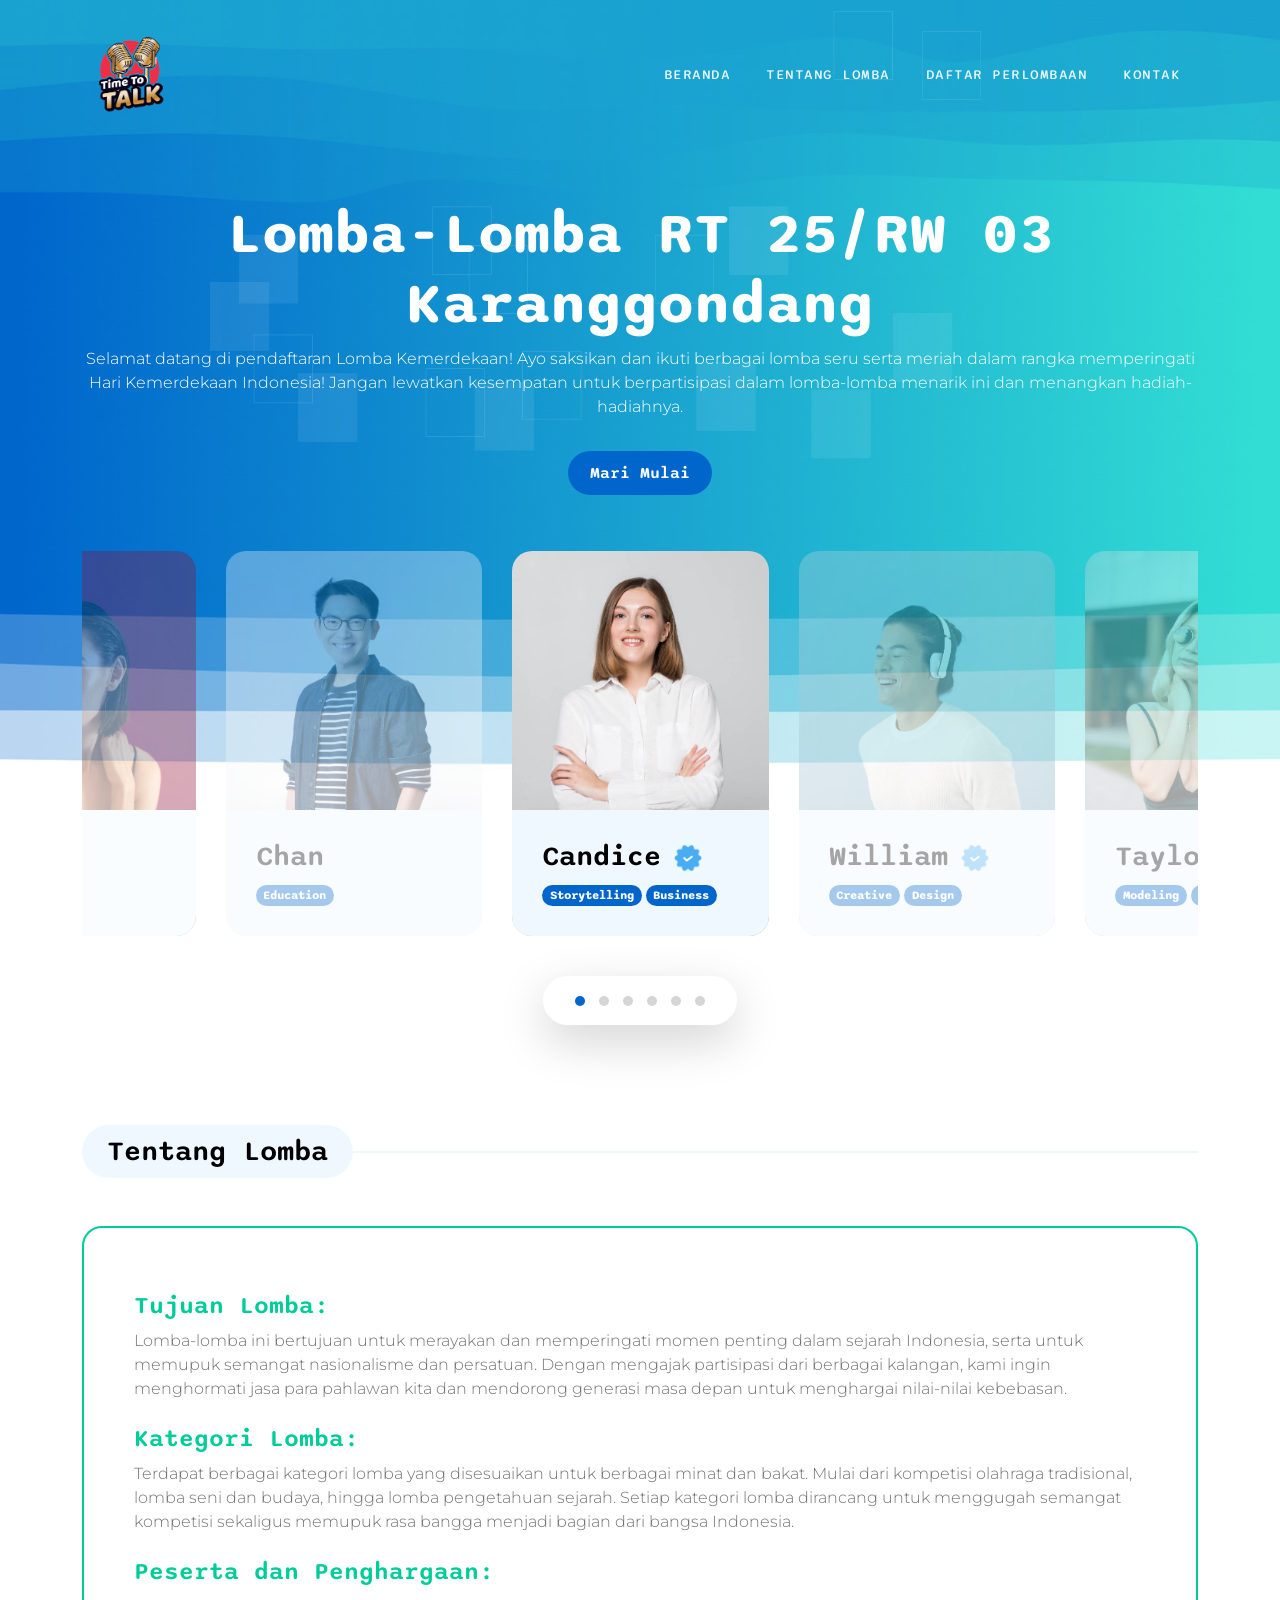
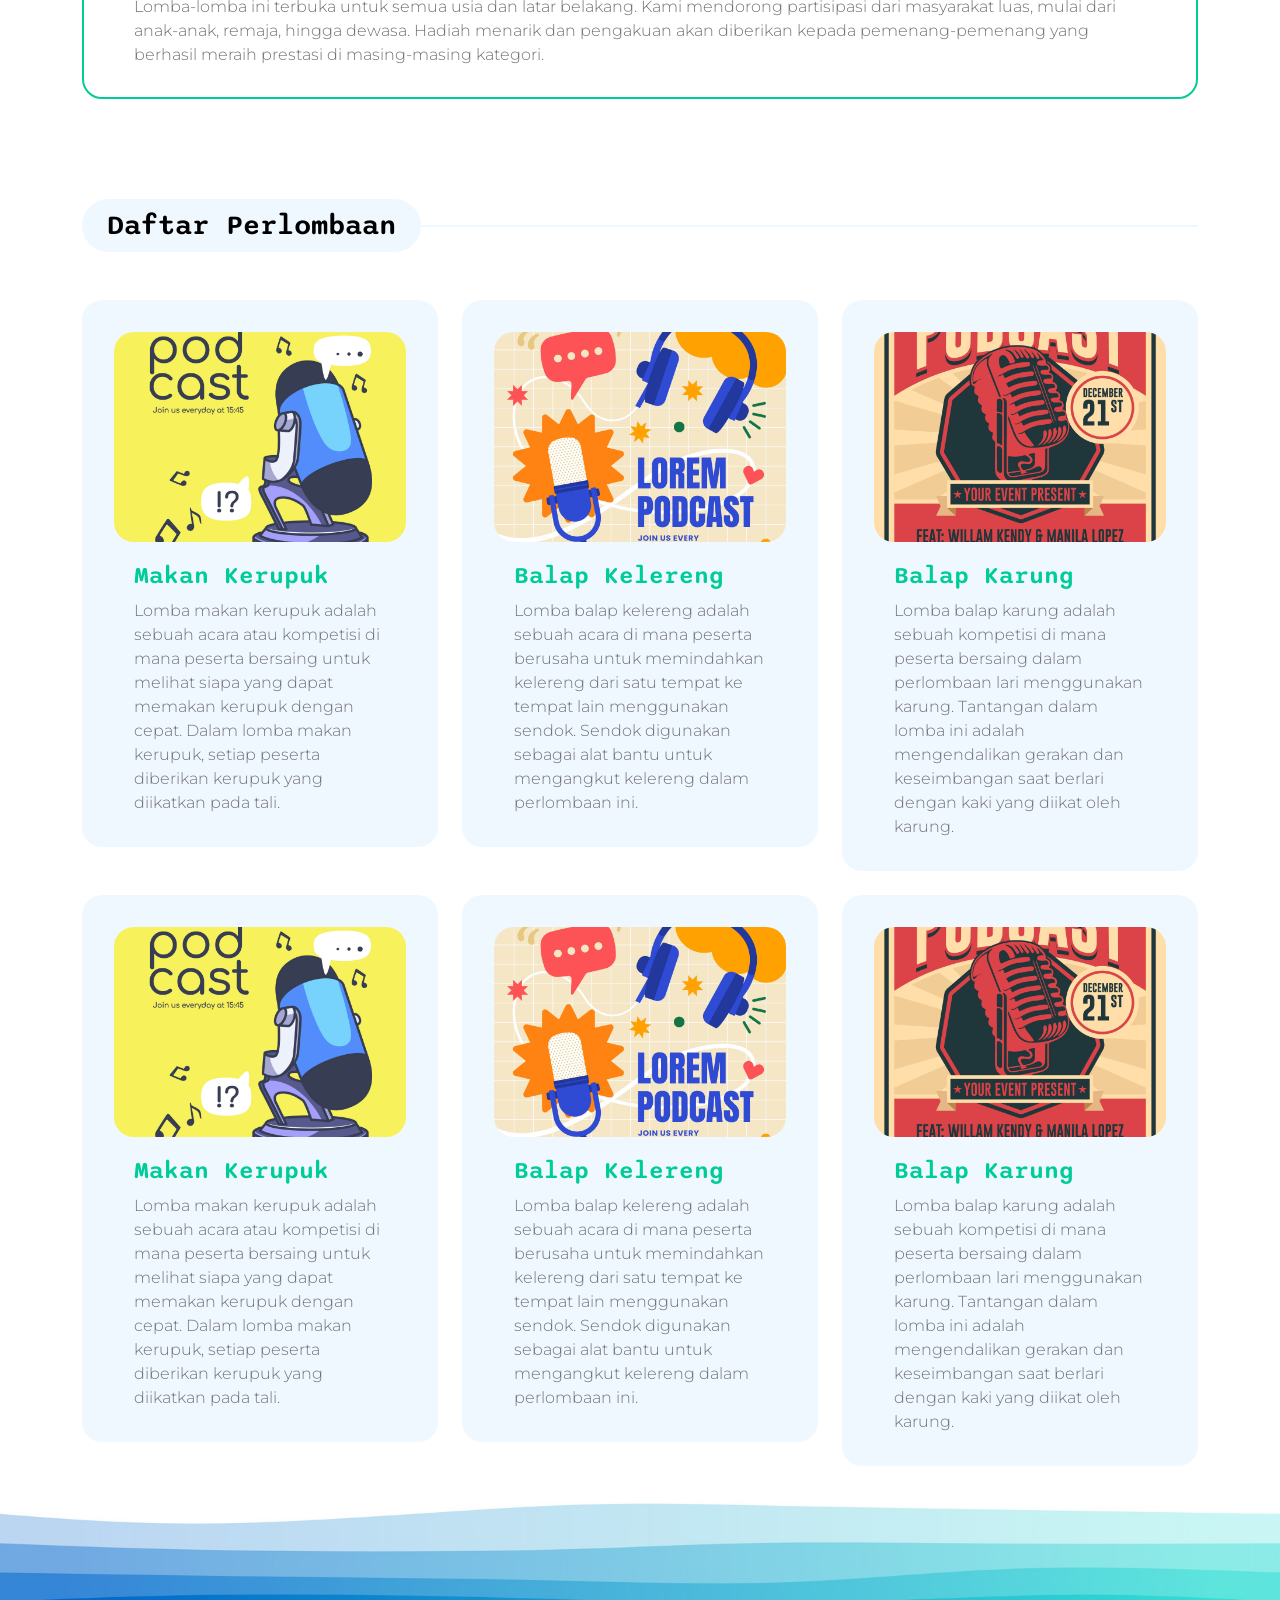
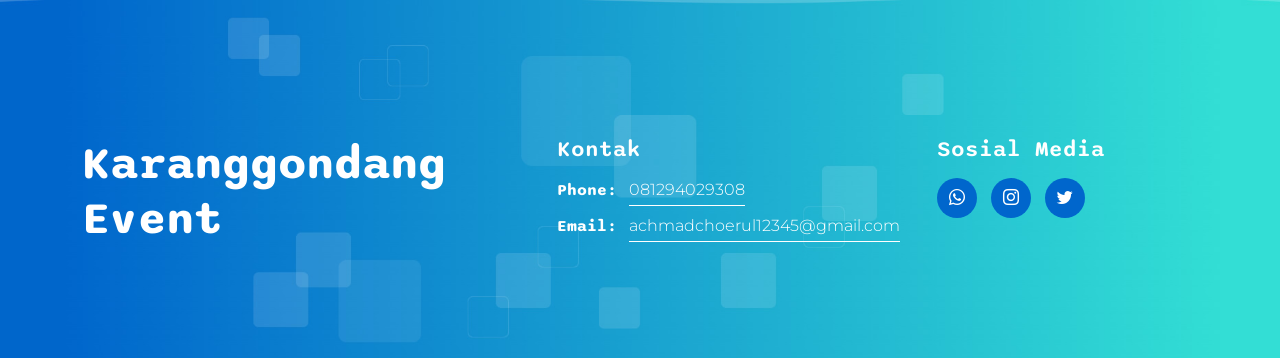
==== commit 0071827e: "edit text home" ====
--- a/index.html
+++ b/index.html
@@ -65,10 +65,9 @@
 
                     <div class="col-lg-12 col-12">
                         <div class="text-center mb-5 pb-2">
-                            <h1 class="text-white">Selamat Datang di</h1>
-                            <h1 class="text-white">Pendaftaran Lomba Kemerdekaan</h1>
-
-                            <p class="text-white">Ikuti lomba-lomba seru dan meriah dalam rangka memperingati Hari Kemerdekaan Indonesia!</p>
+                            <h1 class="text-white">Lomba-Lomba RT 25/RW 03 Karanggondang</h1>
+
+                            <p class="text-white">Selamat datang di pendaftaran Lomba Kemerdekaan! Ayo saksikan dan ikuti berbagai lomba seru serta meriah dalam rangka memperingati Hari Kemerdekaan Indonesia! Jangan lewatkan kesempatan untuk berpartisipasi dalam lomba-lomba menarik ini dan menangkan hadiah-hadiahnya.</p>
 
                             <a href="#section_2" class="btn custom-btn smoothscroll mt-3">Mari Mulai</a>
                         </div>
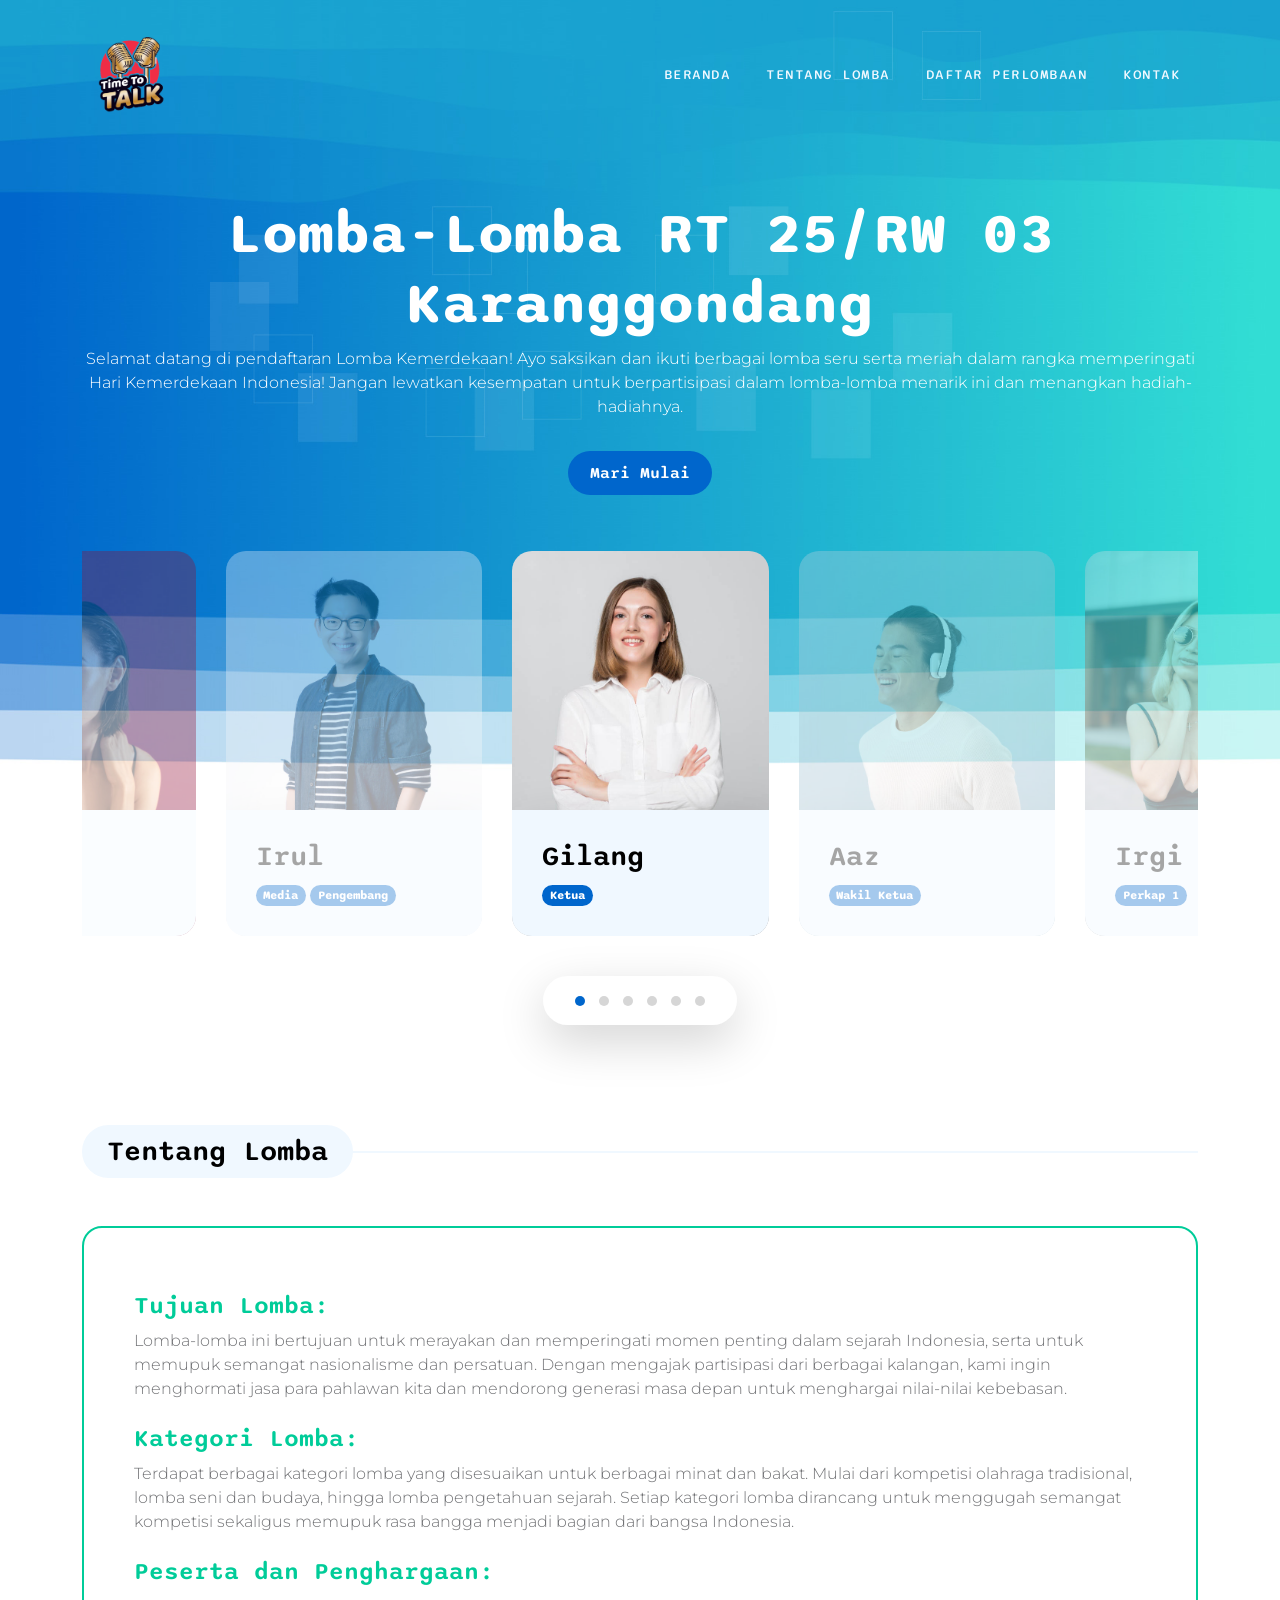
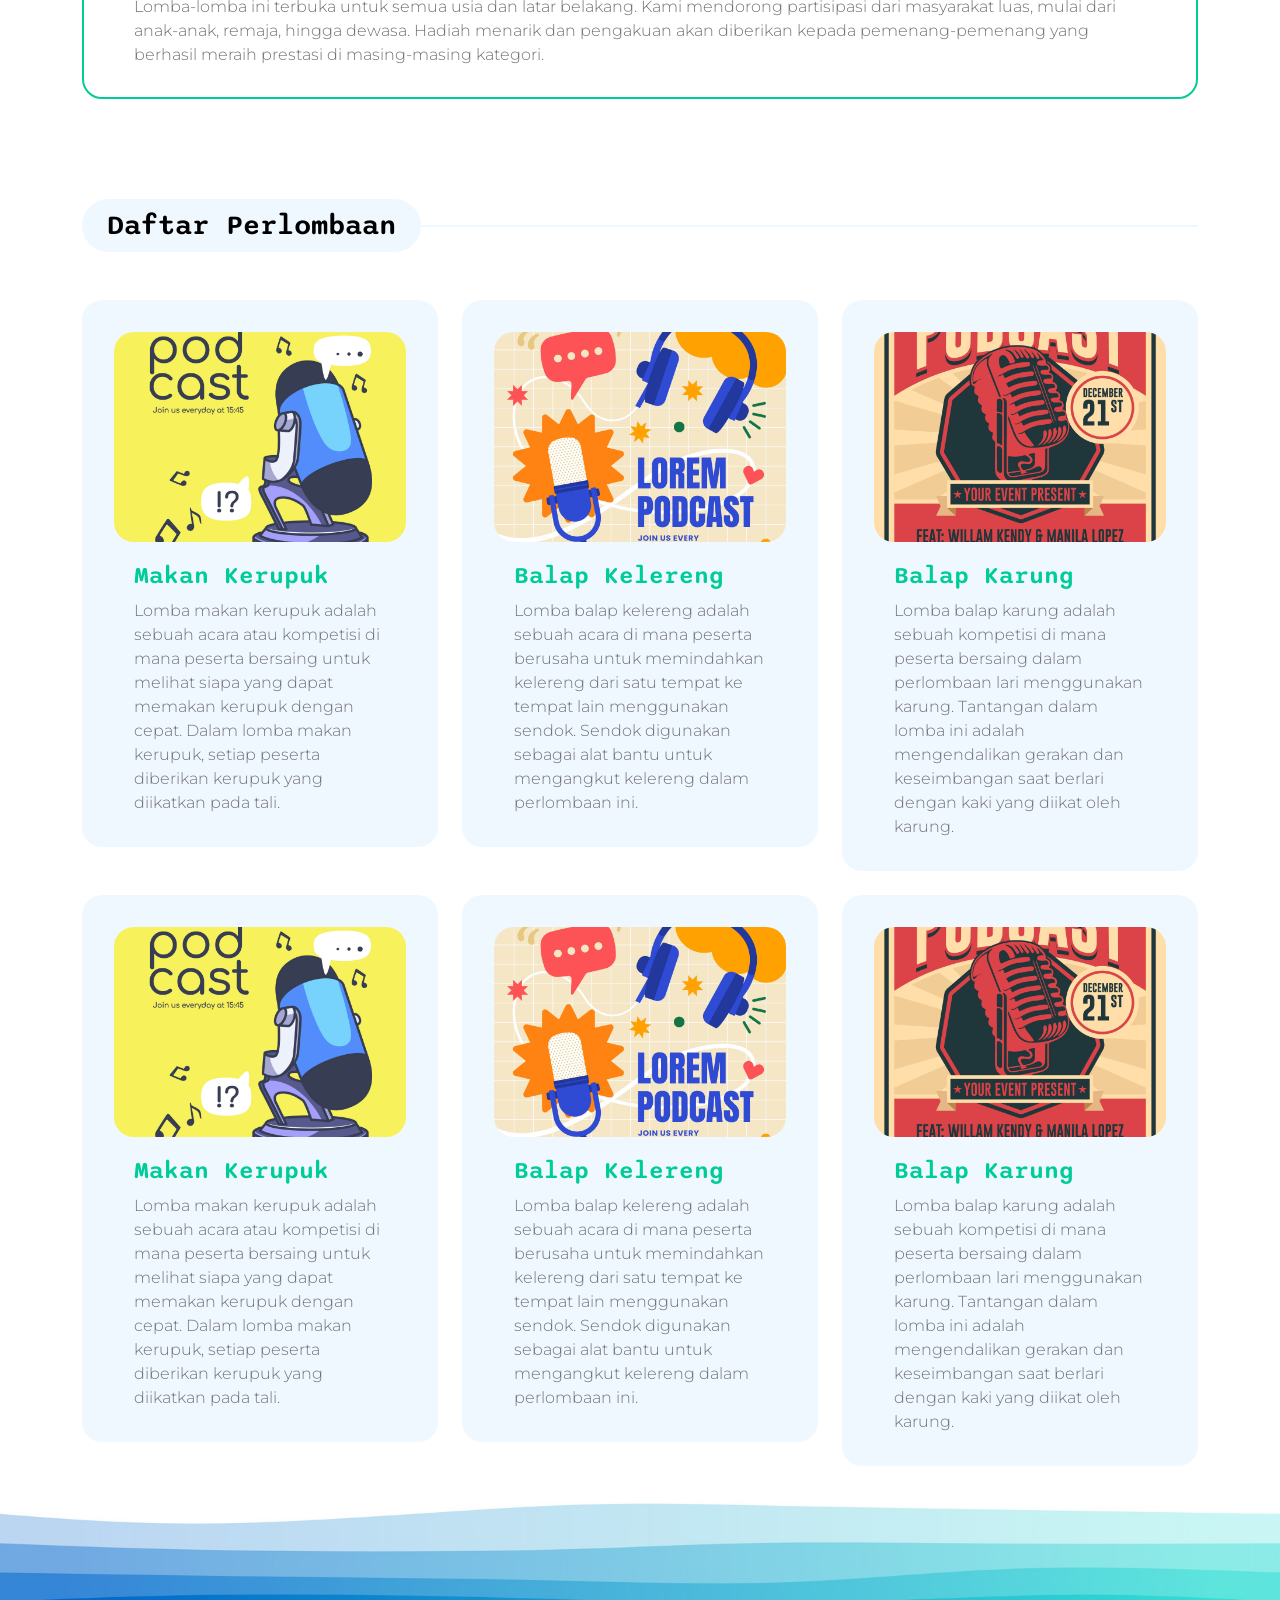
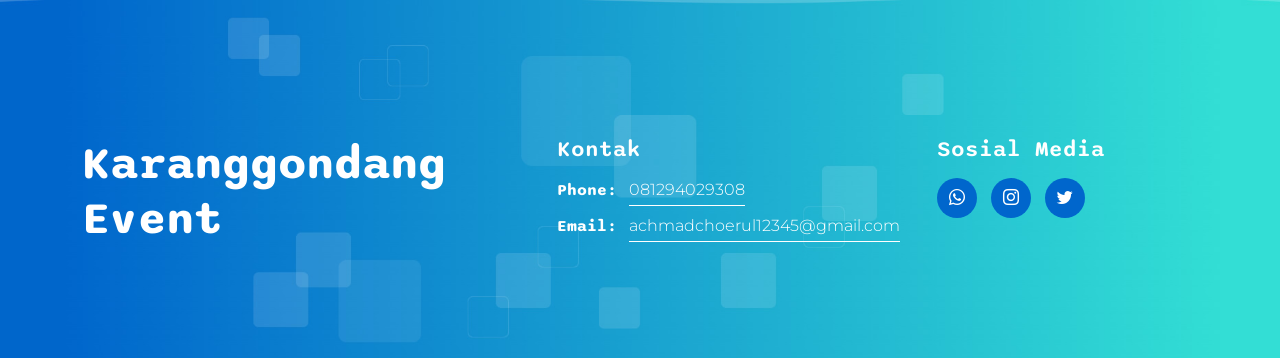
==== commit 6d0c174a: "edit profile" ====
--- a/index.html
+++ b/index.html
@@ -79,14 +79,10 @@
 
                                 <div class="owl-carousel-info">
                                     <h4 class="mb-2">
-                                        Candice
-                                        <img src="images/verified.png" class="owl-carousel-verified-image img-fluid"
-                                            alt="">
+                                        Gilang
                                     </h4>
 
-                                    <span class="badge">Storytelling</span>
-
-                                    <span class="badge">Business</span>
+                                    <span class="badge">Ketua</span>
                                 </div>
 
                                 <div class="social-share">
@@ -108,14 +104,10 @@
 
                                 <div class="owl-carousel-info">
                                     <h4 class="mb-2">
-                                        William
-                                        <img src="images/verified.png" class="owl-carousel-verified-image img-fluid"
-                                            alt="">
+                                        Aaz
                                     </h4>
 
-                                    <span class="badge">Creative</span>
-
-                                    <span class="badge">Design</span>
+                                    <span class="badge">Wakil Ketua</span>
                                 </div>
 
                                 <div class="social-share">
@@ -140,11 +132,9 @@
                                     class="owl-carousel-image img-fluid" alt="">
 
                                 <div class="owl-carousel-info">
-                                    <h4 class="mb-2">Taylor</h4>
-
-                                    <span class="badge">Modeling</span>
-
-                                    <span class="badge">Fashion</span>
+                                    <h4 class="mb-2">Irgi</h4>
+
+                                    <span class="badge">Perkap 1</span>
                                 </div>
 
                                 <div class="social-share">
@@ -168,9 +158,9 @@
                                 <img src="images/profile/man-portrait.jpg" class="owl-carousel-image img-fluid" alt="">
 
                                 <div class="owl-carousel-info">
-                                    <h4 class="mb-2">Nick</h4>
-
-                                    <span class="badge">Acting</span>
+                                    <h4 class="mb-2">Irfan</h4>
+
+                                    <span class="badge">Perkap 2</span>
                                 </div>
 
                                 <div class="social-share">
@@ -192,12 +182,10 @@
 
                                 <div class="owl-carousel-info">
                                     <h4 class="mb-2">
-                                        Elsa
-                                        <img src="images/verified.png" class="owl-carousel-verified-image img-fluid"
-                                            alt="">
+                                        Adi
                                     </h4>
 
-                                    <span class="badge">Influencer</span>
+                                    <span class="badge">Keamanan</span>
                                 </div>
 
                                 <div class="social-share">
@@ -218,9 +206,10 @@
                                     class="owl-carousel-image img-fluid" alt="">
 
                                 <div class="owl-carousel-info">
-                                    <h4 class="mb-2">Chan</h4>
-
-                                    <span class="badge">Education</span>
+                                    <h4 class="mb-2">Irul</h4>
+
+                                    <span class="badge">Media</span>
+                                    <span class="badge">Pengembang</span>
                                 </div>
 
                                 <div class="social-share">
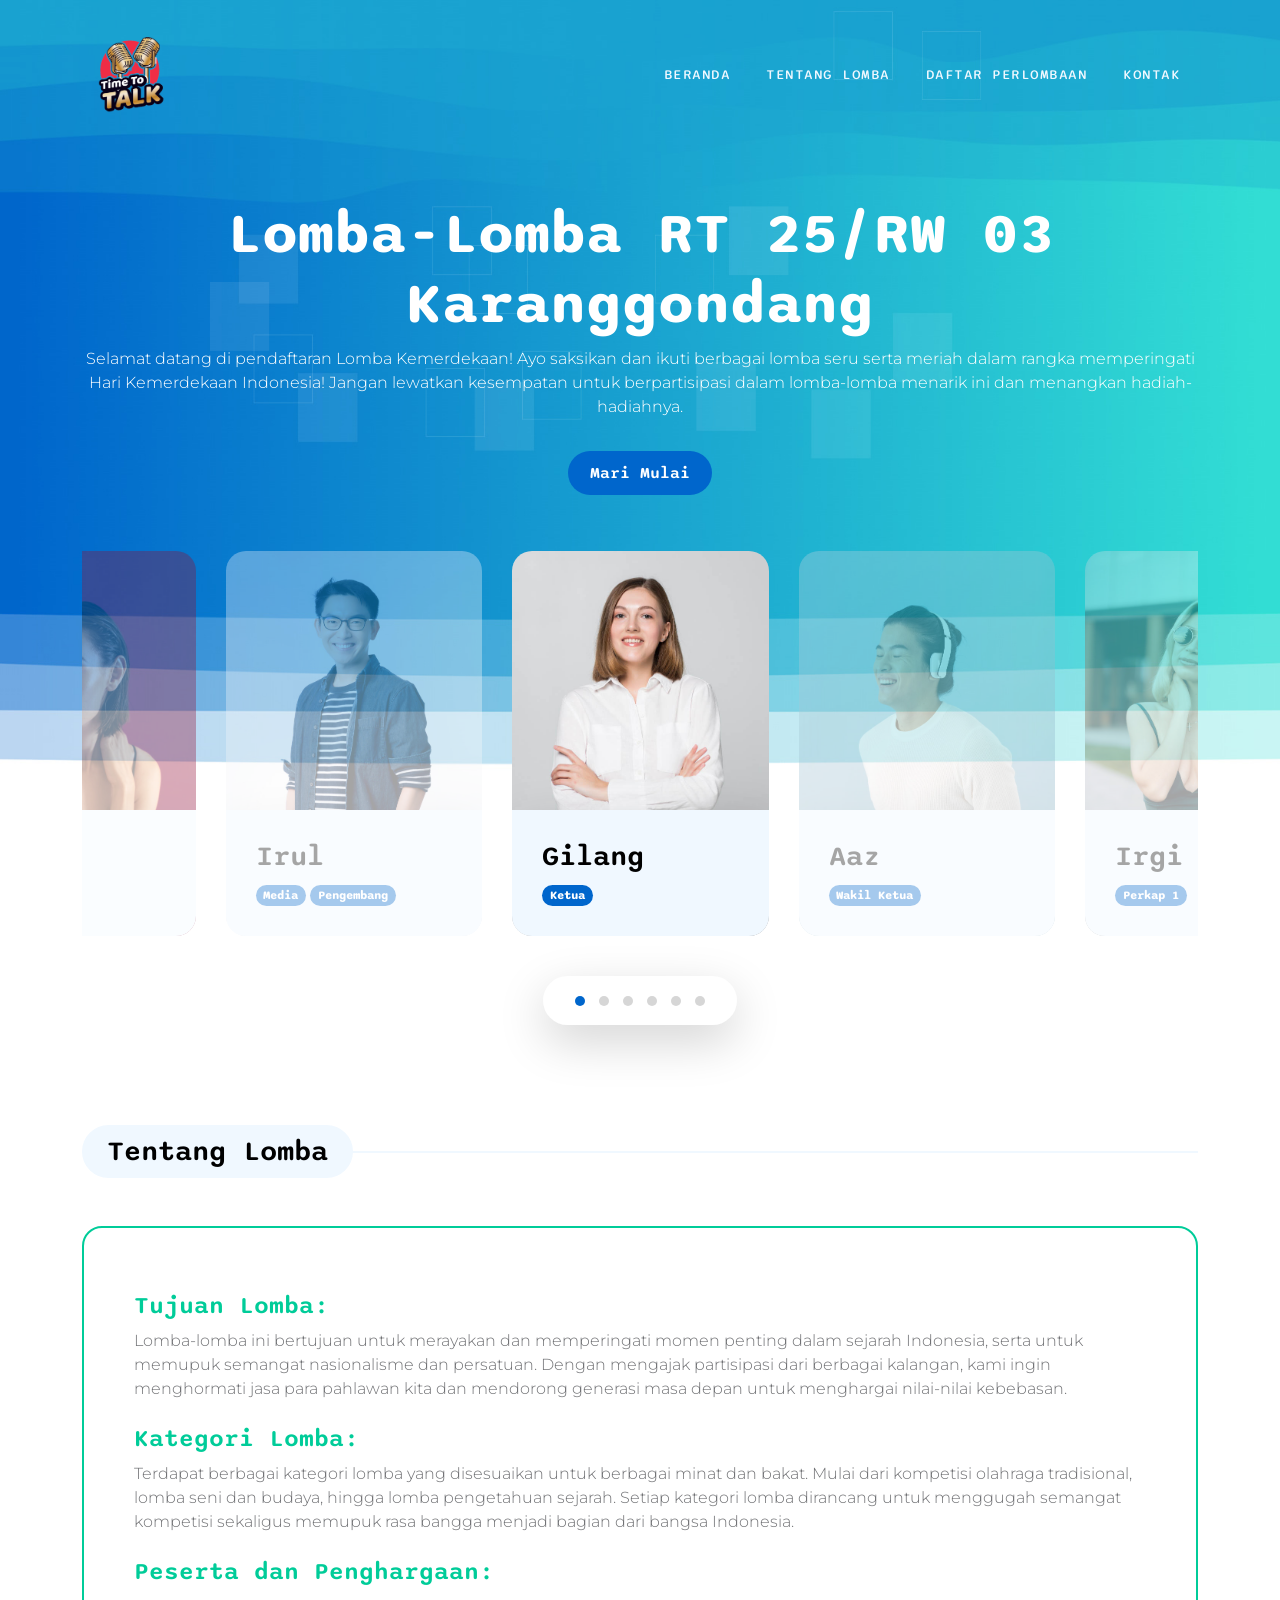
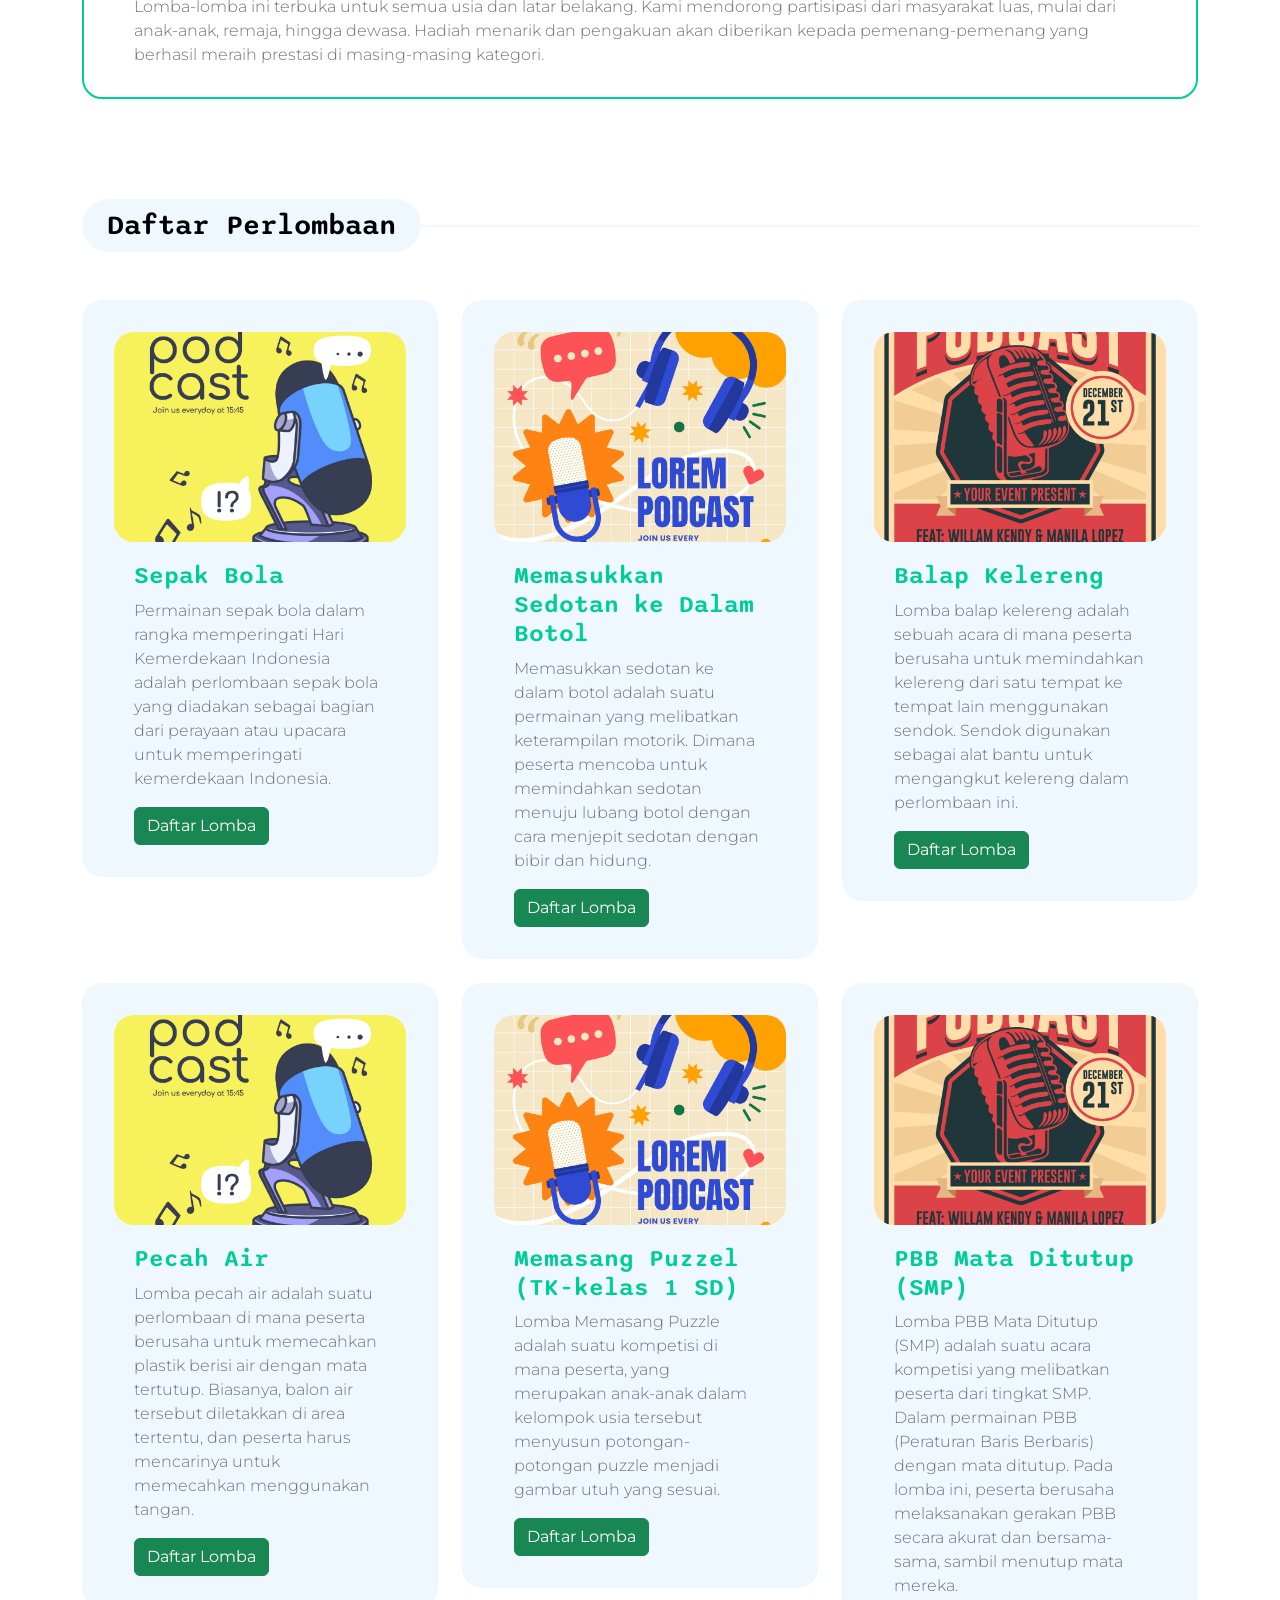
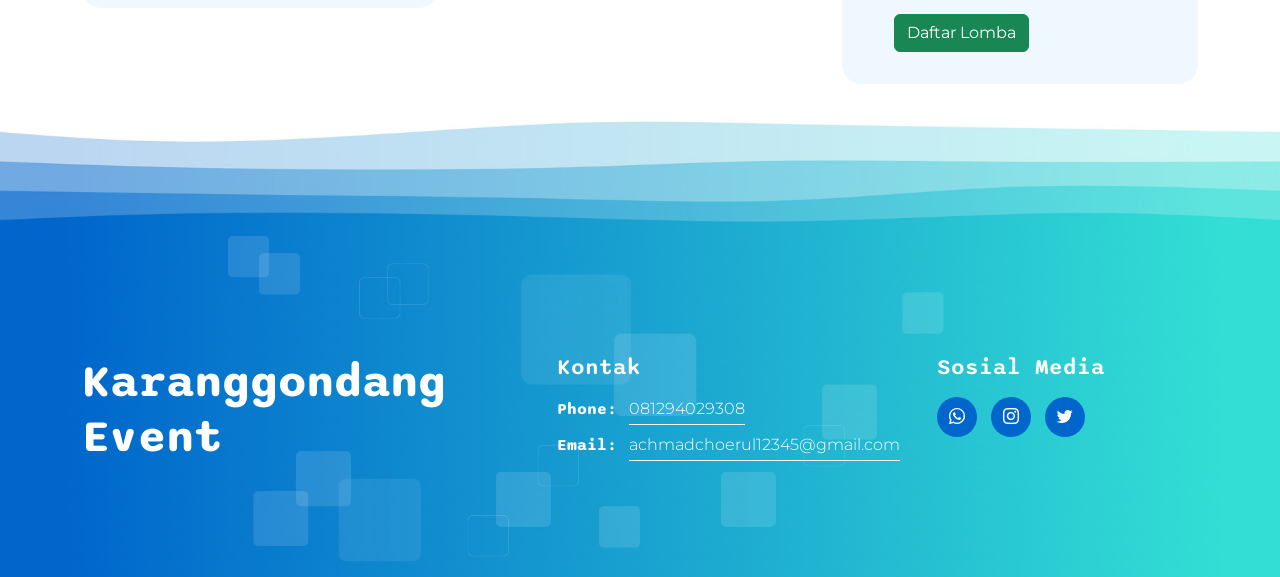
==== commit 8527a450: "daftar perlombaan" ====
--- a/index.html
+++ b/index.html
@@ -8,7 +8,7 @@
     <meta name="description" content="">
     <meta name="author" content="">
 
-    <title>Pod Talk - Free Bootstrap 5 CSS Template</title>
+    <title>Lomba-Lomba Karanggondang</title>
 
     <!-- CSS FILES -->
     <link rel="preconnect" href="https://fonts.googleapis.com">
@@ -292,23 +292,17 @@
                     <div class="col-lg-4 col-12 mb-4 mb-lg-0">
                         <div class="custom-block custom-block-full">
                             <div class="custom-block-image-wrap">
-                                <a href="detail-page.html">
-                                    <img src="images/podcast/27376480_7326766.jpg" class="custom-block-image img-fluid"
-                                        alt="">
-                                </a>
-                            </div>
-
-                            <div class="custom-block-info">
-                                <h5 class="mb-2">
-                                    <a href="detail-page.html">
-                                        Makan Kerupuk
-                                    </a>
-                                </h5>
-
-                                <p class="mb-0">Lomba makan kerupuk adalah sebuah acara atau kompetisi di mana peserta bersaing untuk melihat siapa yang dapat memakan kerupuk dengan cepat. 
-                                    Dalam lomba makan kerupuk, setiap peserta diberikan kerupuk yang diikatkan pada tali.
-                                </p>
-
+                                <img src="images/podcast/27376480_7326766.jpg" class="custom-block-image img-fluid" alt="">
+                            </div>
+
+                            <div class="custom-block-info">
+                                <h5 class="mb-2">Sepak Bola</h5>
+
+                                <p class="mb-0">
+                                    Permainan sepak bola dalam rangka memperingati Hari Kemerdekaan Indonesia adalah perlombaan sepak bola yang diadakan 
+                                    sebagai bagian dari perayaan atau upacara untuk memperingati kemerdekaan Indonesia.
+                                </p>
+                                <a href="https://forms.gle/84zHUucWLJgEpW8N7" class="btn btn-success mt-3" target="_blank">Daftar Lomba</a>
                             </div>
                         </div>
                     </div>
@@ -316,23 +310,17 @@
                     <div class="col-lg-4 col-12 mb-4 mb-lg-0">
                         <div class="custom-block custom-block-full">
                             <div class="custom-block-image-wrap">
-                                <a href="detail-page.html">
-                                    <img src="images/podcast/27670664_7369753.jpg" class="custom-block-image img-fluid"
-                                        alt="">
-                                </a>
-                            </div>
-
-                            <div class="custom-block-info">
-                                <h5 class="mb-2">
-                                    <a href="detail-page.html">
-                                        Balap Kelereng
-                                    </a>
-                                </h5>
-
-                                <p class="mb-0">Lomba balap kelereng adalah sebuah acara di mana peserta berusaha untuk memindahkan kelereng dari satu tempat ke tempat lain menggunakan sendok. 
-                                    Sendok digunakan sebagai alat bantu untuk mengangkut kelereng dalam perlombaan ini.
-                                </p>
-
+                                <img src="images/podcast/27670664_7369753.jpg" class="custom-block-image img-fluid" alt="">
+                            </div>
+
+                            <div class="custom-block-info">
+                                <h5 class="mb-2">Memasukkan Sedotan ke Dalam Botol</h5>
+
+                                <p class="mb-0">
+                                    Memasukkan sedotan ke dalam botol adalah suatu permainan yang melibatkan keterampilan motorik.
+                                    Dimana peserta mencoba untuk memindahkan sedotan menuju lubang botol dengan cara menjepit sedotan dengan bibir dan hidung.
+                                </p>
+                                <a href="https://forms.gle/LZifaHka7mWqUqzn6" class="btn btn-success mt-3" target="_blank">Daftar Lomba</a>
                             </div>
                         </div>
                     </div>
@@ -340,23 +328,17 @@
                     <div class="col-lg-4 col-12 mb-lg-0">
                         <div class="custom-block custom-block-full">
                             <div class="custom-block-image-wrap">
-                                <a href="detail-page.html">
-                                    <img src="images/podcast/12577967_02.jpg" class="custom-block-image img-fluid"
-                                        alt="">
-                                </a>
-                            </div>
-
-                            <div class="custom-block-info">
-                                <h5 class="mb-2">
-                                    <a href="detail-page.html">
-                                        Balap Karung
-                                    </a>
-                                </h5>
-
-                                <p class="mb-0">Lomba balap karung adalah sebuah kompetisi di mana peserta bersaing dalam perlombaan lari menggunakan karung.
-                                    Tantangan dalam lomba ini adalah mengendalikan gerakan dan keseimbangan saat berlari dengan kaki yang diikat oleh karung. 
-                                </p>
-
+                                <img src="images/podcast/12577967_02.jpg" class="custom-block-image img-fluid" alt="">
+                            </div>
+
+                            <div class="custom-block-info">
+                                <h5 class="mb-2">Balap Kelereng</h5>
+
+                                <p class="mb-0">
+                                    Lomba balap kelereng adalah sebuah acara di mana peserta berusaha untuk memindahkan kelereng dari satu tempat ke tempat lain menggunakan sendok. 
+                                    Sendok digunakan sebagai alat bantu untuk mengangkut kelereng dalam perlombaan ini. 
+                                </p>
+                                <a href="https://forms.gle/2f361uChve49SR5z5" class="btn btn-success mt-3" target="_blank">Daftar Lomba</a>
                             </div>
                         </div>
                     </div>
@@ -364,23 +346,17 @@
                     <div class="col-lg-4 col-12 mb-lg-0 pt-4">
                         <div class="custom-block custom-block-full">
                             <div class="custom-block-image-wrap">
-                                <a href="detail-page.html">
-                                    <img src="images/podcast/27376480_7326766.jpg" class="custom-block-image img-fluid"
-                                        alt="">
-                                </a>
-                            </div>
-
-                            <div class="custom-block-info">
-                                <h5 class="mb-2">
-                                    <a href="detail-page.html">
-                                        Makan Kerupuk
-                                    </a>
-                                </h5>
-
-                                <p class="mb-0">Lomba makan kerupuk adalah sebuah acara atau kompetisi di mana peserta bersaing untuk melihat siapa yang dapat memakan kerupuk dengan cepat. 
-                                    Dalam lomba makan kerupuk, setiap peserta diberikan kerupuk yang diikatkan pada tali.
-                                </p>
-
+                                <img src="images/podcast/27376480_7326766.jpg" class="custom-block-image img-fluid" alt="">
+                            </div>
+
+                            <div class="custom-block-info">
+                                <h5 class="mb-2">Pecah Air</h5>
+
+                                <p class="mb-0">
+                                    Lomba pecah air adalah suatu perlombaan di mana peserta berusaha untuk memecahkan plastik berisi air dengan mata tertutup.
+                                    Biasanya, balon air tersebut diletakkan di area tertentu, dan peserta harus mencarinya untuk memecahkan menggunakan tangan.
+                                </p>
+                                <a href="https://forms.gle/HorkKHXsuUoVAepr7" class="btn btn-success mt-3" target="_blank">Daftar Lomba</a>
                             </div>
                         </div>
                     </div>
@@ -388,23 +364,17 @@
                     <div class="col-lg-4 col-12 mb-lg-0 pt-4">
                         <div class="custom-block custom-block-full">
                             <div class="custom-block-image-wrap">
-                                <a href="detail-page.html">
-                                    <img src="images/podcast/27670664_7369753.jpg" class="custom-block-image img-fluid"
-                                        alt="">
-                                </a>
-                            </div>
-
-                            <div class="custom-block-info">
-                                <h5 class="mb-2">
-                                    <a href="detail-page.html">
-                                        Balap Kelereng
-                                    </a>
-                                </h5>
-
-                                <p class="mb-0">Lomba balap kelereng adalah sebuah acara di mana peserta berusaha untuk memindahkan kelereng dari satu tempat ke tempat lain menggunakan sendok. 
-                                    Sendok digunakan sebagai alat bantu untuk mengangkut kelereng dalam perlombaan ini.
-                                </p>
-
+                                <img src="images/podcast/27670664_7369753.jpg" class="custom-block-image img-fluid" alt="">
+                            </div>
+
+                            <div class="custom-block-info">
+                                <h5 class="mb-2">Memasang Puzzel (TK-kelas 1 SD)</h5>
+
+                                <p class="mb-0">
+                                    Lomba Memasang Puzzle adalah suatu kompetisi di mana peserta, yang merupakan anak-anak dalam kelompok usia tersebut 
+                                    menyusun potongan-potongan puzzle menjadi gambar utuh yang sesuai.
+                                </p>
+                                <a href="https://forms.gle/vrZpQZTxtThuuhuE7" class="btn btn-success mt-3" target="_blank">Daftar Lomba</a>
                             </div>
                         </div>
                     </div>
@@ -412,23 +382,17 @@
                     <div class="col-lg-4 col-12 mb-lg-0 pt-4">
                         <div class="custom-block custom-block-full">
                             <div class="custom-block-image-wrap">
-                                <a href="detail-page.html">
-                                    <img src="images/podcast/12577967_02.jpg" class="custom-block-image img-fluid"
-                                        alt="">
-                                </a>
-                            </div>
-
-                            <div class="custom-block-info">
-                                <h5 class="mb-2">
-                                    <a href="detail-page.html">
-                                        Balap Karung
-                                    </a>
-                                </h5>
-
-                                <p class="mb-0">Lomba balap karung adalah sebuah kompetisi di mana peserta bersaing dalam perlombaan lari menggunakan karung.
-                                    Tantangan dalam lomba ini adalah mengendalikan gerakan dan keseimbangan saat berlari dengan kaki yang diikat oleh karung. 
-                                </p>
-
+                                <img src="images/podcast/12577967_02.jpg" class="custom-block-image img-fluid" alt="">
+                            </div>
+
+                            <div class="custom-block-info">
+                                <h5 class="mb-2">PBB Mata Ditutup (SMP)</h5>
+
+                                <p class="mb-0">
+                                    Lomba PBB Mata Ditutup (SMP) adalah suatu acara kompetisi yang melibatkan peserta dari tingkat SMP. Dalam permainan PBB (Peraturan Baris Berbaris) dengan mata ditutup. 
+                                    Pada lomba ini, peserta berusaha melaksanakan gerakan PBB secara akurat dan bersama-sama, sambil menutup mata mereka. 
+                                </p>
+                                <a href="https://forms.gle/PT8gcoeqGJTiYJhB6" class="btn btn-success mt-3" target="_blank">Daftar Lomba</a>
                             </div>
                         </div>
                     </div>
--- a/css/templatemo-pod-talk.css
+++ b/css/templatemo-pod-talk.css
@@ -619,6 +619,14 @@
   padding-bottom: 0;
 }
 
+.custom-block-info h5 {
+  color: var(--primary-color);
+}
+
+.custom-block-info h5:hover {
+  color: var(--secondary-color);
+}
+
 .custom-block-image-wrap {
   position: relative;
   display: block;
@@ -635,6 +643,17 @@
   width: 112px;
   height: 112px;
   object-fit: cover;
+}
+
+.btn-success {
+  transition: transform 0.2s, box-shadow 0.2s;
+}
+
+.btn-success:hover {
+  background-color: var(--primary-color);
+  border-color: var(--primary-color);
+  transform: scale(1.05);
+  box-shadow: 0 0 10px rgba(0, 0, 0, 0.3);
 }
 
 .custom-block-image-detail-page .custom-block-image {
